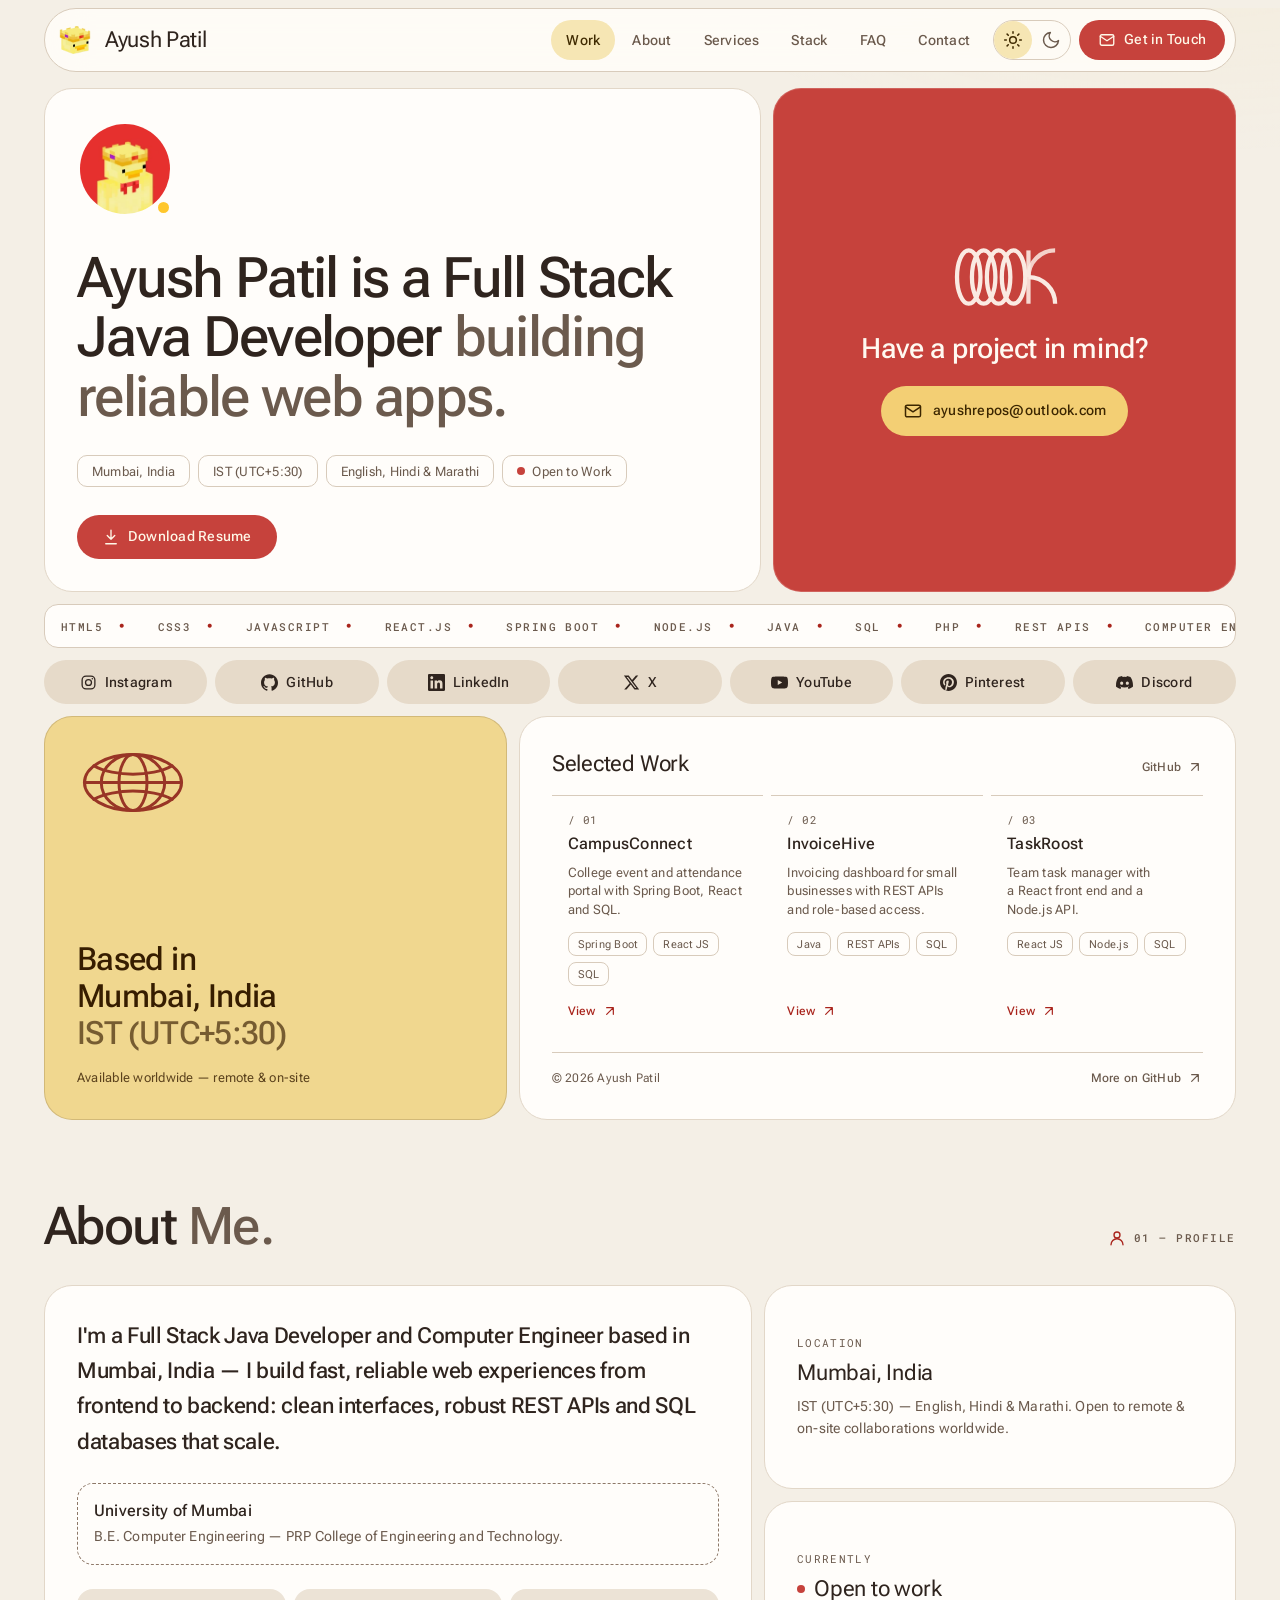
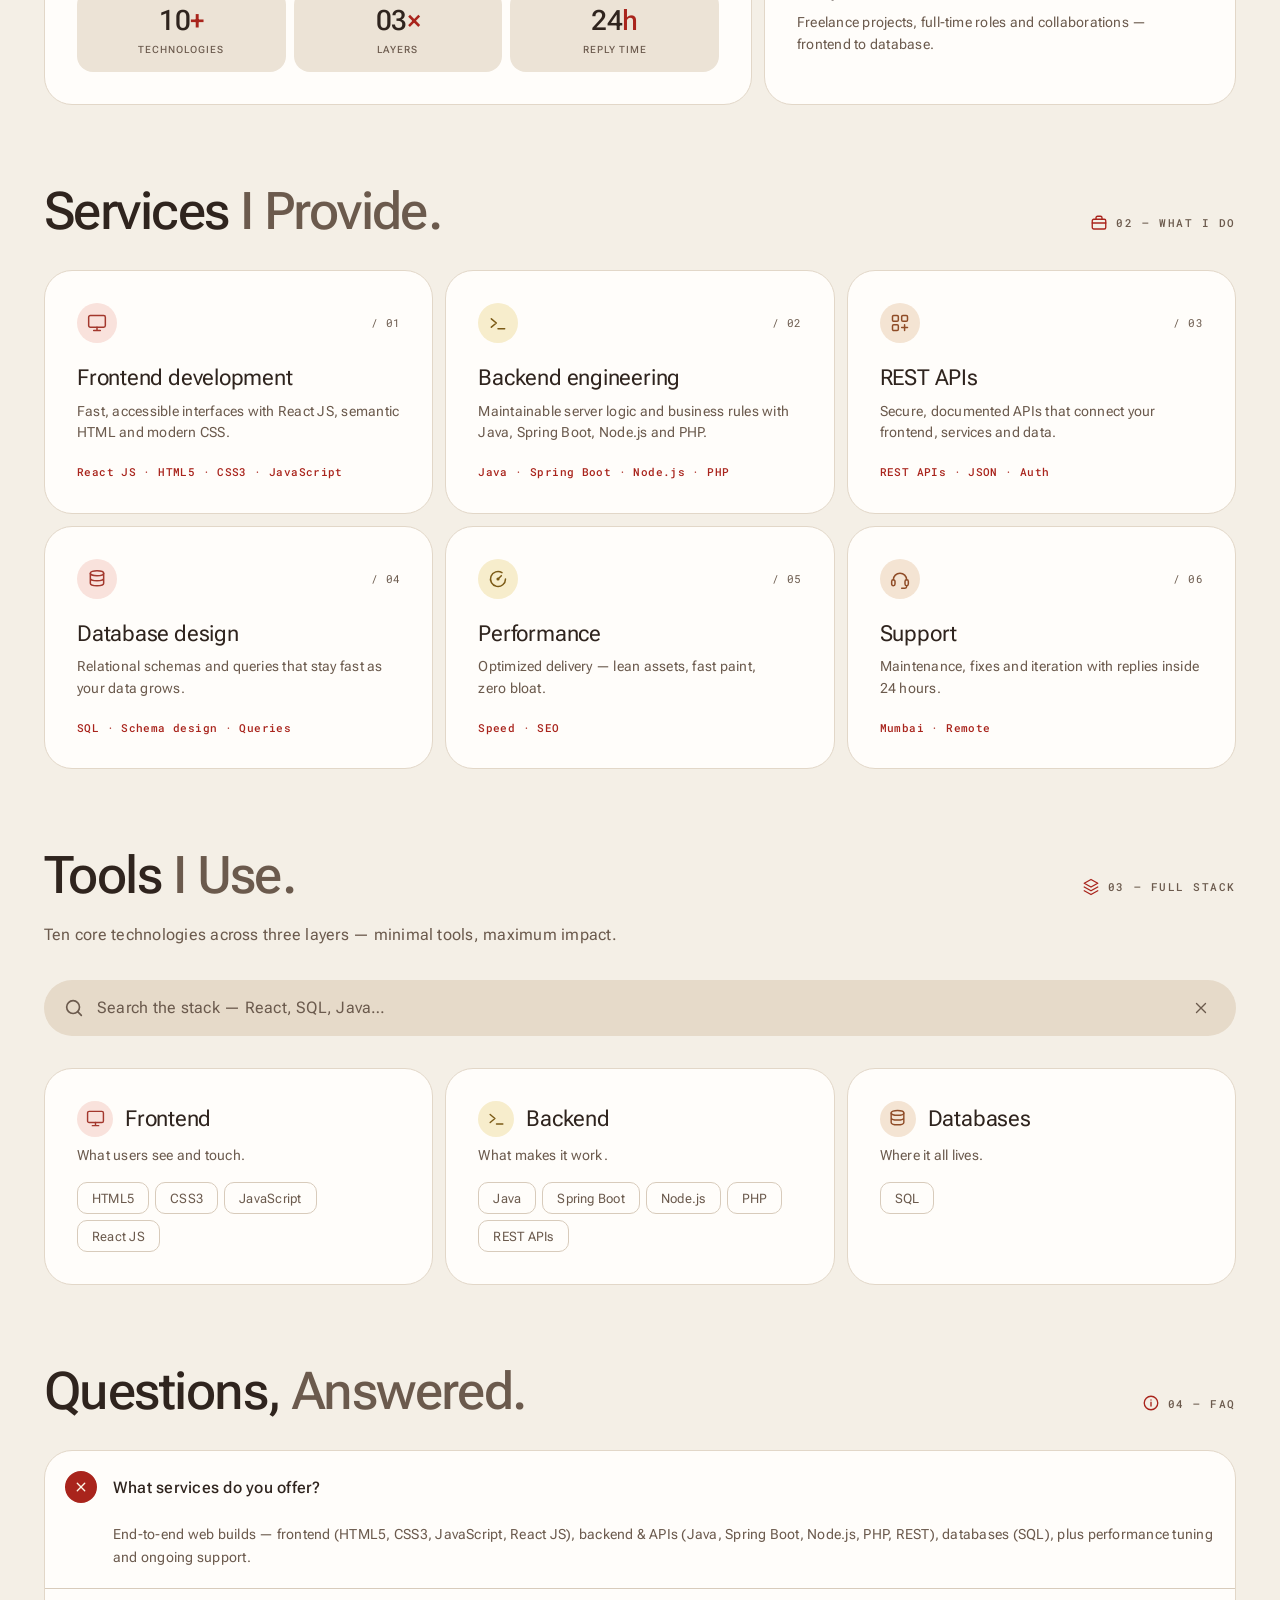
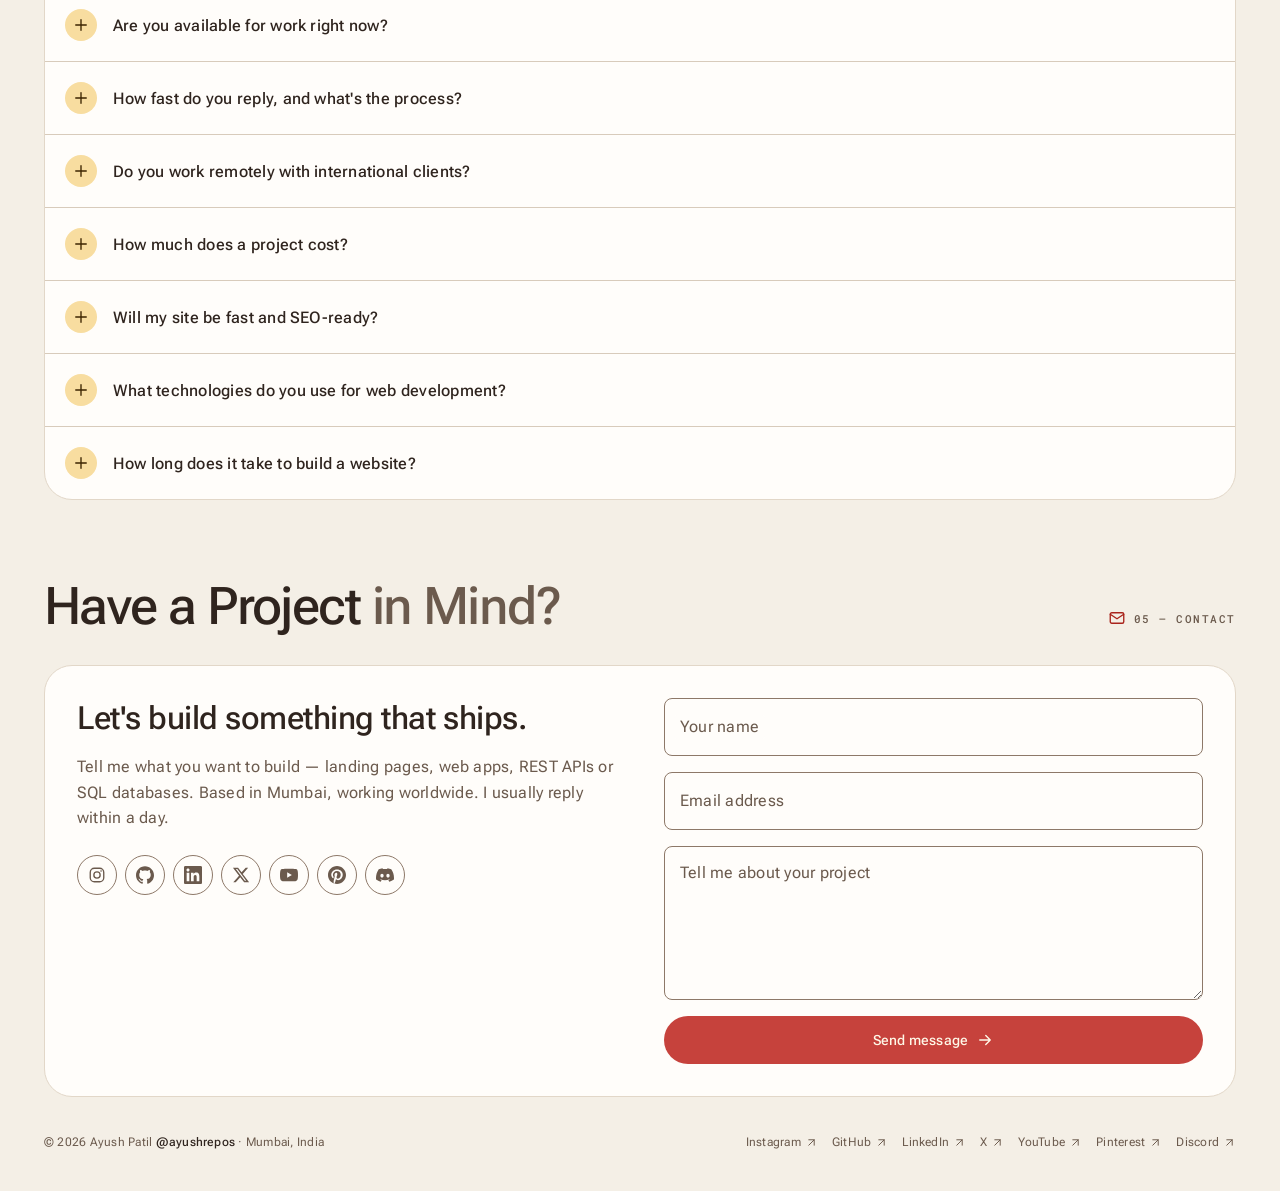
==== index.html @ 597feab2 "Initial commit: Ayush Patil portfolio Dependency-free portfolio with system-aware light/dark themes," ====
<!doctype html>
<html lang="en-IN">
  <head>
    <meta charset="UTF-8" />
    <script>
      (function () {
        try {
          var dark = window.matchMedia("(prefers-color-scheme: dark)").matches;
          document.documentElement.dataset.theme = dark ? "dark" : "light";
        } catch (error) {
          document.documentElement.dataset.theme = "light";
        }
        document.documentElement.classList.add("js");
      })();
    </script>
    <meta name="viewport" content="width=device-width, initial-scale=1.0, viewport-fit=cover" />
    <!-- SEO: Update the canonical URL below if the site is deployed to a different domain. -->
    <link rel="canonical" href="https://ayushrepos.pages.dev/" />
    <link rel="icon" type="image/png" sizes="64x64" href="assets/favicon.png" />
    <link rel="apple-touch-icon" href="assets/apple-touch-icon.png" />
    <link
      rel="preload"
      href="fonts/roboto-flex-latin.woff2"
      as="font"
      type="font/woff2"
      crossorigin
    />
    <link rel="preload" href="assets/logo.webp" as="image" type="image/webp" fetchpriority="high" />
    <meta name="color-scheme" content="light dark" />
    <meta name="theme-color" content="#f4efe6" media="(prefers-color-scheme: light)" />
    <meta name="theme-color" content="#1e1512" media="(prefers-color-scheme: dark)" />
    <meta
      name="description"
      content="Ayush Patil is a Full Stack Java Developer and Computer Engineer in Mumbai. He builds React JS, Spring Boot, REST API and SQL solutions. Open to work."
    />
    <meta
      name="keywords"
      content="Ayush Patil, ayushrepos, Full Stack Java Developer, Java developer Mumbai, React JS developer, Spring Boot developer, REST API developer, SQL developer, Node.js developer, PHP developer, computer engineer, freelance web developer India, portfolio"
    />
    <meta name="author" content="Ayush Patil" />
    <meta name="robots" content="index, follow, max-image-preview:large, max-snippet:-1, max-video-preview:-1" />
    <meta name="googlebot" content="index, follow, max-image-preview:large, max-snippet:-1" />
    <meta name="application-name" content="Ayush Patil Portfolio" />
    <meta name="apple-mobile-web-app-title" content="Ayush Patil" />
    <meta name="geo.region" content="IN-MH" />
    <meta name="geo.placename" content="Mumbai" />
    <meta name="geo.position" content="19.0760;72.8777" />
    <meta name="ICBM" content="19.0760, 72.8777" />
    <meta property="og:type" content="website" />
    <meta property="og:site_name" content="Ayush Patil — Portfolio" />
    <meta property="og:locale" content="en_IN" />
    <meta property="og:url" content="https://ayushrepos.pages.dev/" />
    <meta property="og:title" content="Ayush Patil — Full Stack Java Developer | Mumbai, India" />
    <meta
      property="og:description"
      content="Full Stack Java Developer and Computer Engineer from Mumbai. React JS, Spring Boot, REST APIs, SQL, Node.js and PHP. Open to freelance and full-time work."
    />
    <meta property="og:image" content="https://ayushrepos.pages.dev/assets/og.png" />
    <meta property="og:image:secure_url" content="https://ayushrepos.pages.dev/assets/og.png" />
    <meta property="og:image:type" content="image/png" />
    <meta property="og:image:width" content="1200" />
    <meta property="og:image:height" content="630" />
    <meta property="og:image:alt" content="Ayush Patil — Full Stack Java Developer" />
    <meta name="twitter:card" content="summary_large_image" />
    <meta name="twitter:site" content="@ayushrepos" />
    <meta name="twitter:creator" content="@ayushrepos" />
    <meta name="twitter:title" content="Ayush Patil — Full Stack Java Developer | Mumbai, India" />
    <meta
      name="twitter:description"
      content="Full Stack Java Developer and Computer Engineer from Mumbai. React JS, Spring Boot, REST APIs, SQL, Node.js and PHP."
    />
    <meta name="twitter:image" content="https://ayushrepos.pages.dev/assets/og.png" />
    <meta name="twitter:image:alt" content="Ayush Patil — Full Stack Java Developer" />
    <title>Ayush Patil — Full Stack Java Developer | Mumbai, India</title>
    <link rel="stylesheet" href="styles.css" />
    <script type="application/ld+json">
      {
        "@context": "https://schema.org",
        "@graph": [
          {
            "@type": "Person",
            "@id": "https://ayushrepos.pages.dev/#person",
            "name": "Ayush Patil",
            "alternateName": "ayushrepos",
            "givenName": "Ayush",
            "familyName": "Patil",
            "url": "https://ayushrepos.pages.dev/",
            "image": "https://ayushrepos.pages.dev/assets/og.png",
            "jobTitle": "Full Stack Java Developer",
            "description": "Full Stack Java Developer and Computer Engineer based in Mumbai, India, building React JS, Spring Boot, REST API and SQL solutions.",
            "email": "ayushrepos@outlook.com",
            "address": {
              "@type": "PostalAddress",
              "addressLocality": "Mumbai",
              "addressRegion": "Maharashtra",
              "addressCountry": "IN"
            },
            "alumniOf": [
              {
                "@type": "CollegeOrUniversity",
                "name": "University of Mumbai"
              },
              {
                "@type": "CollegeOrUniversity",
                "name": "PRP College of Engineering and Technology"
              }
            ],
            "knowsLanguage": ["English", "Hindi", "Marathi"],
            "knowsAbout": [
              "Java",
              "Spring Boot",
              "React JS",
              "REST APIs",
              "SQL",
              "Node.js",
              "PHP",
              "Web Development",
              "Computer Engineering"
            ],
            "hasOccupation": {
              "@type": "Occupation",
              "name": "Full Stack Java Developer",
              "occupationLocation": {
                "@type": "City",
                "name": "Mumbai"
              }
            },
            "sameAs": [
              "https://instagram.com/ayushrepos",
              "https://github.com/ayushrepos",
              "https://linkedin.com/in/ayushrepos",
              "https://x.com/ayushrepos",
              "https://youtube.com/@ayushrepos",
              "https://pinterest.com/ayushrepos"
            ]
          },
          {
            "@type": "WebSite",
            "@id": "https://ayushrepos.pages.dev/#website",
            "url": "https://ayushrepos.pages.dev/",
            "name": "Ayush Patil — Portfolio",
            "description": "Portfolio of Ayush Patil, a Full Stack Java Developer and Computer Engineer in Mumbai.",
            "inLanguage": "en-IN",
            "publisher": { "@id": "https://ayushrepos.pages.dev/#person" }
          },
          {
            "@type": "ProfilePage",
            "@id": "https://ayushrepos.pages.dev/#profile",
            "url": "https://ayushrepos.pages.dev/",
            "name": "Ayush Patil — Full Stack Java Developer",
            "isPartOf": { "@id": "https://ayushrepos.pages.dev/#website" },
            "about": { "@id": "https://ayushrepos.pages.dev/#person" },
            "mainEntity": { "@id": "https://ayushrepos.pages.dev/#person" },
            "inLanguage": "en-IN"
          },
          {
            "@type": "FAQPage",
            "@id": "https://ayushrepos.pages.dev/#faq",
            "mainEntity": [
              {
                "@type": "Question",
                "name": "What services do you offer?",
                "acceptedAnswer": {
                  "@type": "Answer",
                  "text": "End-to-end web builds — frontend (HTML5, CSS3, JavaScript, React JS), backend & APIs (Java, Spring Boot, Node.js, PHP, REST), databases (SQL), plus performance tuning and ongoing support."
                }
              },
              {
                "@type": "Question",
                "name": "Are you available for work right now?",
                "acceptedAnswer": {
                  "@type": "Answer",
                  "text": "Yes — open to freelance projects, full-time roles and collaborations. Based in Mumbai (IST UTC+5:30), working with clients worldwide, remote or on-site."
                }
              },
              {
                "@type": "Question",
                "name": "How fast do you reply, and what's the process?",
                "acceptedAnswer": {
                  "@type": "Answer",
                  "text": "I reply within 24 hours. Share your idea via the contact form — we scope it, agree on a timeline, then I design, build, test and ship with updates at every step."
                }
              },
              {
                "@type": "Question",
                "name": "Do you work remotely with international clients?",
                "acceptedAnswer": {
                  "@type": "Answer",
                  "text": "Absolutely. I work in English, Hindi & Marathi, overlap with EU / US / APAC hours when needed, and keep communication async-friendly with clear milestones."
                }
              },
              {
                "@type": "Question",
                "name": "How much does a project cost?",
                "acceptedAnswer": {
                  "@type": "Answer",
                  "text": "It depends on scope — a landing page vs. a full-stack app with auth and database are very different. Mail your requirements and I'll send a fixed quote with a timeline, no hidden costs."
                }
              },
              {
                "@type": "Question",
                "name": "Will my site be fast and SEO-ready?",
                "acceptedAnswer": {
                  "@type": "Answer",
                  "text": "Yes — speed and SEO are built in: semantic HTML, tiny bundles, fast paint, meta and Open Graph tags."
                }
              },
              {
                "@type": "Question",
                "name": "What technologies do you use for web development?",
                "acceptedAnswer": {
                  "@type": "Answer",
                  "text": "HTML5, CSS3 and JavaScript with React JS on the frontend, Java, Spring Boot, Node.js or PHP REST APIs on the backend, and SQL for data."
                }
              },
              {
                "@type": "Question",
                "name": "How long does it take to build a website?",
                "acceptedAnswer": {
                  "@type": "Answer",
                  "text": "A landing page typically ships in under two weeks, while full-stack web apps with databases take longer depending on features. You get a fixed timeline before we start, with updates at every step."
                }
              }
            ]
          }
        ]
      }
    </script>
  </head>
  <body>
    <a class="skip-link" href="#main">Skip to content</a>

    <div class="site-shell" id="top">
      <header class="site-header" id="site-header">
        <div class="wrap">
          <div class="header-bar">
            <a class="brand" href="#top" aria-label="Ayush Patil — back to top">
              <span class="brand-mark" aria-hidden="true">
                <picture>
                  <source srcset="assets/mark.webp" type="image/webp" />
                  <img src="assets/mark.png" alt="" width="96" height="96" decoding="async" />
                </picture>
              </span>
              <span class="brand-name">Ayush Patil</span>
            </a>

            <nav class="primary-nav" aria-label="Primary">
              <a href="#work" data-nav="work">Work</a>
              <a href="#about" data-nav="about">About</a>
              <a href="#services" data-nav="services">Services</a>
              <a href="#stack" data-nav="stack">Stack</a>
              <a href="#faq" data-nav="faq">FAQ</a>
              <a href="#contact" data-nav="contact">Contact</a>
            </nav>

            <div class="theme-switch" role="group" aria-label="Theme">
              <button type="button" data-theme="light" aria-label="Light mode" aria-pressed="true">
                <svg class="icon" aria-hidden="true"><use href="#i-sun" /></svg>
              </button>
              <button type="button" data-theme="dark" aria-label="Dark mode" aria-pressed="false">
                <svg class="icon" aria-hidden="true"><use href="#i-moon" /></svg>
              </button>
            </div>

            <a class="btn btn-brand header-cta" href="mailto:ayushrepos@outlook.com">
              <svg class="icon" aria-hidden="true"><use href="#i-mail" /></svg>
              <span>Get in Touch</span>
            </a>

            <button
              class="menu-toggle"
              id="menu-toggle"
              type="button"
              aria-label="Open menu"
              aria-expanded="false"
              aria-controls="mobile-menu"
            >
              <svg class="icon menu-icon" aria-hidden="true"><use href="#i-menu" /></svg>
              <svg class="icon close-icon" aria-hidden="true"><use href="#i-close" /></svg>
            </button>
          </div>
        </div>
      </header>

      <main id="main">
        <section class="hero wrap" aria-labelledby="hero-title">
          <div class="hero-grid">
            <div class="panel hero-main reveal">
              <span class="tooltip-wrap">
                <span class="avatar-wrap">
                  <picture>
                    <source srcset="assets/logo.webp" type="image/webp" />
                    <img
                      class="avatar"
                      src="assets/logo.png"
                      alt="Ayush Patil's crowned chicken logo"
                      width="192"
                      height="192"
                      fetchpriority="high"
                      decoding="async"
                    />
                  </picture>
                  <span class="status-dot" aria-hidden="true"></span>
                </span>
                <span class="tooltip" role="tooltip">Open to work</span>
              </span>

              <h1 id="hero-title">
                Ayush Patil is a Full Stack Java Developer
                <span class="muted">building reliable web apps.</span>
              </h1>

              <ul class="tag-list" aria-label="Quick facts">
                <li>Mumbai, India</li>
                <li>IST (UTC+5:30)</li>
                <li>English, Hindi &amp; Marathi</li>
                <li class="tag-available"><span class="tag-dot" aria-hidden="true"></span>Open to Work</li>
              </ul>

              <div class="hero-actions">
                <a class="btn btn-brand hero-resume" href="assets/Ayush-Patil-Resume.pdf" download>
                  <svg class="icon" aria-hidden="true"><use href="#i-download" /></svg>
                  Download Resume
                </a>
              </div>
            </div>

            <div class="panel hero-cta reveal" style="--delay: 80ms">
              <svg class="loop-mark" viewBox="0 0 120 62" fill="none" stroke="currentColor" stroke-width="4" aria-hidden="true">
                <ellipse cx="26" cy="31" rx="11" ry="25" />
                <ellipse cx="40" cy="31" rx="11" ry="25" />
                <ellipse cx="54" cy="31" rx="11" ry="25" />
                <ellipse cx="68" cy="31" rx="11" ry="25" />
                <path d="M82 31a25 25 0 0 1 25 25" />
                <path d="M82 31a25 25 0 0 1 25-25" opacity=".85" />
                <path d="M82 6v50" opacity=".9" />
              </svg>
              <h2>Have a project in mind?</h2>
              <a class="hero-mail" href="mailto:ayushrepos@outlook.com">
                <svg class="icon" aria-hidden="true"><use href="#i-mail" /></svg>
                <span>ayushrepos@outlook.com</span>
              </a>
            </div>
          </div>

          <div class="marquee reveal" style="--delay: 140ms" aria-hidden="true">
            <div class="marquee-track">
              <div class="marquee-group">
                <span class="marquee-item"><span>HTML5</span><span class="marquee-dot">•</span></span>
                <span class="marquee-item"><span>CSS3</span><span class="marquee-dot">•</span></span>
                <span class="marquee-item"><span>JAVASCRIPT</span><span class="marquee-dot">•</span></span>
                <span class="marquee-item"><span>REACT.JS</span><span class="marquee-dot">•</span></span>
                <span class="marquee-item"><span>SPRING BOOT</span><span class="marquee-dot">•</span></span>
                <span class="marquee-item"><span>NODE.JS</span><span class="marquee-dot">•</span></span>
                <span class="marquee-item"><span>JAVA</span><span class="marquee-dot">•</span></span>
                <span class="marquee-item"><span>SQL</span><span class="marquee-dot">•</span></span>
                <span class="marquee-item"><span>PHP</span><span class="marquee-dot">•</span></span>
                <span class="marquee-item"><span>REST APIS</span><span class="marquee-dot">•</span></span>
                <span class="marquee-item"><span>COMPUTER ENGINEER</span><span class="marquee-dot">•</span></span>
                <span class="marquee-item"><span>MUMBAI, INDIA</span><span class="marquee-dot">•</span></span>
              </div>
              <div class="marquee-group">
                <span class="marquee-item"><span>HTML5</span><span class="marquee-dot">•</span></span>
                <span class="marquee-item"><span>CSS3</span><span class="marquee-dot">•</span></span>
                <span class="marquee-item"><span>JAVASCRIPT</span><span class="marquee-dot">•</span></span>
                <span class="marquee-item"><span>REACT.JS</span><span class="marquee-dot">•</span></span>
                <span class="marquee-item"><span>SPRING BOOT</span><span class="marquee-dot">•</span></span>
                <span class="marquee-item"><span>NODE.JS</span><span class="marquee-dot">•</span></span>
                <span class="marquee-item"><span>JAVA</span><span class="marquee-dot">•</span></span>
                <span class="marquee-item"><span>SQL</span><span class="marquee-dot">•</span></span>
                <span class="marquee-item"><span>PHP</span><span class="marquee-dot">•</span></span>
                <span class="marquee-item"><span>REST APIS</span><span class="marquee-dot">•</span></span>
                <span class="marquee-item"><span>COMPUTER ENGINEER</span><span class="marquee-dot">•</span></span>
                <span class="marquee-item"><span>MUMBAI, INDIA</span><span class="marquee-dot">•</span></span>
              </div>
            </div>
          </div>

          <ul class="social-grid reveal" style="--delay: 180ms" aria-label="Social links">
            <li>
              <a href="https://instagram.com/ayushrepos" target="_blank" rel="noopener noreferrer">
                <svg class="icon" aria-hidden="true"><use href="#i-instagram" /></svg>Instagram
              </a>
            </li>
            <li>
              <a href="https://github.com/ayushrepos" target="_blank" rel="noopener noreferrer">
                <svg class="icon icon-solid" aria-hidden="true"><use href="#i-github" /></svg>GitHub
              </a>
            </li>
            <li>
              <a href="https://linkedin.com/in/ayushrepos" target="_blank" rel="noopener noreferrer">
                <svg class="icon icon-solid" aria-hidden="true"><use href="#i-linkedin" /></svg>LinkedIn
              </a>
            </li>
            <li>
              <a href="https://x.com/ayushrepos" target="_blank" rel="noopener noreferrer">
                <svg class="icon icon-solid" aria-hidden="true"><use href="#i-x" /></svg>X
              </a>
            </li>
            <li>
              <a href="https://youtube.com/@ayushrepos" target="_blank" rel="noopener noreferrer">
                <svg class="icon icon-solid" aria-hidden="true"><use href="#i-youtube" /></svg>YouTube
              </a>
            </li>
            <li>
              <a href="https://pinterest.com/ayushrepos" target="_blank" rel="noopener noreferrer">
                <svg class="icon icon-solid" aria-hidden="true"><use href="#i-pinterest" /></svg>Pinterest
              </a>
            </li>
            <li>
              <button class="social-copy" type="button" data-copy="ayushrepos" aria-label="Copy Discord username ayushrepos" title="Copy Discord username ayushrepos">
                <svg class="icon icon-solid" aria-hidden="true"><use href="#i-discord" /></svg>Discord
              </button>
            </li>
          </ul>

          <div class="work-grid" id="work">
            <div class="panel location-card reveal">
              <svg class="globe-mark" viewBox="0 0 120 72" fill="none" stroke="currentColor" stroke-width="3.2" aria-hidden="true">
                <ellipse cx="60" cy="36" rx="52" ry="30" />
                <ellipse cx="60" cy="36" rx="34" ry="30" />
                <ellipse cx="60" cy="36" rx="15" ry="30" />
                <line x1="8" y1="36" x2="112" y2="36" />
                <path d="M18 18c10 6 28 9 42 9s32-3 42-9" />
                <path d="M18 54c10-6 28-9 42-9s32 3 42 9" />
              </svg>
              <div class="location-copy">
                <p>
                  Based in<br />
                  Mumbai, India<br />
                  <span>IST (UTC+5:30)</span>
                </p>
                <p class="location-note">Available worldwide — remote &amp; on-site</p>
              </div>
            </div>

            <div class="panel work-card reveal" style="--delay: 80ms">
              <div class="work-head">
                <h2>Selected Work</h2>
                <a href="https://github.com/ayushrepos" target="_blank" rel="noopener noreferrer">
                  GitHub
                  <svg class="icon" aria-hidden="true"><use href="#i-arrow-out" /></svg>
                </a>
              </div>

              <ul class="project-list">
                <li>
                  <button
                    class="project-card"
                    type="button"
                    data-project="campusconnect"
                    aria-haspopup="dialog"
                  >
                    <span class="project-number">/ 01</span>
                    <b>CampusConnect</b>
                    <p>College event and attendance portal with Spring Boot, React and SQL.</p>
                    <span class="tag-row"><span class="tag tag-sm">Spring Boot</span><span class="tag tag-sm">React JS</span><span class="tag tag-sm">SQL</span></span>
                    <span class="project-view">View <svg class="icon" aria-hidden="true"><use href="#i-arrow-out" /></svg></span>
                  </button>
                </li>
                <li>
                  <button
                    class="project-card"
                    type="button"
                    data-project="invoicehive"
                    aria-haspopup="dialog"
                  >
                    <span class="project-number">/ 02</span>
                    <b>InvoiceHive</b>
                    <p>Invoicing dashboard for small businesses with REST APIs and role-based access.</p>
                    <span class="tag-row"><span class="tag tag-sm">Java</span><span class="tag tag-sm">REST APIs</span><span class="tag tag-sm">SQL</span></span>
                    <span class="project-view">View <svg class="icon" aria-hidden="true"><use href="#i-arrow-out" /></svg></span>
                  </button>
                </li>
                <li>
                  <button
                    class="project-card"
                    type="button"
                    data-project="taskroost"
                    aria-haspopup="dialog"
                  >
                    <span class="project-number">/ 03</span>
                    <b>TaskRoost</b>
                    <p>Team task manager with a React front end and a Node.js API.</p>
                    <span class="tag-row"><span class="tag tag-sm">React JS</span><span class="tag tag-sm">Node.js</span><span class="tag tag-sm">SQL</span></span>
                    <span class="project-view">View <svg class="icon" aria-hidden="true"><use href="#i-arrow-out" /></svg></span>
                  </button>
                </li>
              </ul>

              <div class="work-foot">
                <span>© <span class="year">2026</span> Ayush Patil</span>
                <a href="https://github.com/ayushrepos" target="_blank" rel="noopener noreferrer">
                  More on GitHub
                  <svg class="icon" aria-hidden="true"><use href="#i-arrow-out" /></svg>
                </a>
              </div>
            </div>
          </div>
        </section>

        <section class="section" id="about" aria-labelledby="about-title">
          <div class="wrap">
            <div class="section-head reveal">
              <div class="section-title-row">
                <h2 id="about-title">About <span class="muted">Me.</span></h2>
                <p class="eyebrow">
                  <svg class="icon" aria-hidden="true"><use href="#i-user" /></svg>
                  01 — Profile
                </p>
              </div>
            </div>

            <div class="about-grid">
              <div class="panel about-main reveal">
                <p class="about-statement">
                  I'm a Full Stack Java Developer and Computer Engineer based in Mumbai, India — I build fast,
                  reliable web experiences from frontend to backend: clean interfaces,
                  robust REST APIs and SQL databases that scale.
                </p>
                <div class="degree-box">
                  <b>University of Mumbai</b>
                  <span>B.E. Computer Engineering — PRP College of Engineering and Technology.</span>
                </div>
                <div class="stats-grid">
                  <div class="stat">
                    <b>10<em>+</em></b>
                    <span>Technologies</span>
                  </div>
                  <div class="stat">
                    <b>03<em>×</em></b>
                    <span>Layers</span>
                  </div>
                  <div class="stat">
                    <b>24<em>h</em></b>
                    <span>Reply Time</span>
                  </div>
                </div>
              </div>

              <div class="about-side">
                <div class="panel about-card reveal" style="--delay: 60ms">
                  <small>Location</small>
                  <b>Mumbai, India</b>
                  <p>IST (UTC+5:30) — English, Hindi &amp; Marathi. Open to remote &amp; on-site collaborations worldwide.</p>
                </div>
                <div class="panel about-card reveal" style="--delay: 120ms">
                  <small>Currently</small>
                  <b class="available-text"><span class="tag-dot" aria-hidden="true"></span>Open to work</b>
                  <p>Freelance projects, full-time roles and collaborations — frontend to database.</p>
                </div>
              </div>
            </div>
          </div>
        </section>

        <section class="section" id="services" aria-labelledby="services-title">
          <div class="wrap">
            <div class="section-head reveal">
              <div class="section-title-row">
                <h2 id="services-title">Services <span class="muted">I Provide.</span></h2>
                <p class="eyebrow">
                  <svg class="icon" aria-hidden="true"><use href="#i-briefcase" /></svg>
                  02 — What I Do
                </p>
              </div>
            </div>

            <div class="services-grid">
              <article class="panel service-card reveal">
                <div class="service-top">
                  <span class="icon-bubble tone-red"><svg class="icon" aria-hidden="true"><use href="#i-monitor" /></svg></span>
                  <span class="project-number">/ 01</span>
                </div>
                <h3>Frontend development</h3>
                <p>Fast, accessible interfaces with React JS, semantic HTML and modern CSS.</p>
                <p class="service-tags">React JS · HTML5 · CSS3 · JavaScript</p>
              </article>

              <article class="panel service-card reveal" style="--delay: 40ms">
                <div class="service-top">
                  <span class="icon-bubble tone-yellow"><svg class="icon" aria-hidden="true"><use href="#i-terminal" /></svg></span>
                  <span class="project-number">/ 02</span>
                </div>
                <h3>Backend engineering</h3>
                <p>Maintainable server logic and business rules with Java, Spring Boot, Node.js and PHP.</p>
                <p class="service-tags">Java · Spring Boot · Node.js · PHP</p>
              </article>

              <article class="panel service-card reveal" style="--delay: 80ms">
                <div class="service-top">
                  <span class="icon-bubble tone-amber"><svg class="icon" aria-hidden="true"><use href="#i-component" /></svg></span>
                  <span class="project-number">/ 03</span>
                </div>
                <h3>REST APIs</h3>
                <p>Secure, documented APIs that connect your frontend, services and data.</p>
                <p class="service-tags">REST APIs · JSON · Auth</p>
              </article>

              <article class="panel service-card reveal">
                <div class="service-top">
                  <span class="icon-bubble tone-red"><svg class="icon" aria-hidden="true"><use href="#i-database" /></svg></span>
                  <span class="project-number">/ 04</span>
                </div>
                <h3>Database design</h3>
                <p>Relational schemas and queries that stay fast as your data grows.</p>
                <p class="service-tags">SQL · Schema design · Queries</p>
              </article>

              <article class="panel service-card reveal" style="--delay: 40ms">
                <div class="service-top">
                  <span class="icon-bubble tone-yellow"><svg class="icon" aria-hidden="true"><use href="#i-gauge" /></svg></span>
                  <span class="project-number">/ 05</span>
                </div>
                <h3>Performance</h3>
                <p>Optimized delivery — lean assets, fast paint, zero bloat.</p>
                <p class="service-tags">Speed · SEO</p>
              </article>

              <article class="panel service-card reveal" style="--delay: 80ms">
                <div class="service-top">
                  <span class="icon-bubble tone-amber"><svg class="icon" aria-hidden="true"><use href="#i-headset" /></svg></span>
                  <span class="project-number">/ 06</span>
                </div>
                <h3>Support</h3>
                <p>Maintenance, fixes and iteration with replies inside 24 hours.</p>
                <p class="service-tags">Mumbai · Remote</p>
              </article>
            </div>
          </div>
        </section>

        <section class="section" id="stack" aria-labelledby="stack-title">
          <div class="wrap">
            <div class="section-head reveal">
              <div class="section-title-row">
                <h2 id="stack-title">Tools <span class="muted">I Use.</span></h2>
                <p class="eyebrow">
                  <svg class="icon" aria-hidden="true"><use href="#i-layers" /></svg>
                  03 — Full Stack
                </p>
              </div>
              <p class="section-description">Ten core technologies across three layers — minimal tools, maximum impact.</p>
            </div>

            <div class="stack-search reveal">
              <svg class="icon" aria-hidden="true"><use href="#i-search" /></svg>
              <label class="visually-hidden" for="stack-search">Search technologies</label>
              <input
                id="stack-search"
                type="text"
                placeholder="Search the stack — React, SQL, Java…"
                autocomplete="off"
              />
              <button class="search-clear" id="search-clear" type="button" aria-label="Clear search" hidden>
                <svg class="icon" aria-hidden="true"><use href="#i-close" /></svg>
              </button>
            </div>

            <div class="stack-grid" id="stack-grid">
              <div class="panel stack-card reveal">
                <div class="stack-head">
                  <span class="icon-bubble tone-red"><svg class="icon" aria-hidden="true"><use href="#i-monitor" /></svg></span>
                  <h3>Frontend</h3>
                </div>
                <p>What users see and touch.</p>
                <ul class="tag-row stack-tags">
                  <li class="tag">HTML5</li>
                  <li class="tag">CSS3</li>
                  <li class="tag">JavaScript</li>
                  <li class="tag">React JS</li>
                </ul>
              </div>

              <div class="panel stack-card reveal" style="--delay: 50ms">
                <div class="stack-head">
                  <span class="icon-bubble tone-yellow"><svg class="icon" aria-hidden="true"><use href="#i-terminal" /></svg></span>
                  <h3>Backend</h3>
                </div>
                <p>What makes it work.</p>
                <ul class="tag-row stack-tags">
                  <li class="tag">Java</li>
                  <li class="tag">Spring Boot</li>
                  <li class="tag">Node.js</li>
                  <li class="tag">PHP</li>
                  <li class="tag">REST APIs</li>
                </ul>
              </div>

              <div class="panel stack-card reveal" style="--delay: 100ms">
                <div class="stack-head">
                  <span class="icon-bubble tone-amber"><svg class="icon" aria-hidden="true"><use href="#i-database" /></svg></span>
                  <h3>Databases</h3>
                </div>
                <p>Where it all lives.</p>
                <ul class="tag-row stack-tags">
                  <li class="tag">SQL</li>
                </ul>
              </div>
            </div>

            <p class="stack-empty" id="stack-empty" hidden>
              No technologies match “<span></span>”. Try “React”, “SQL”, or “Java”.
            </p>
          </div>
        </section>

        <section class="section" id="faq" aria-labelledby="faq-title">
          <div class="wrap">
            <div class="section-head reveal">
              <div class="section-title-row">
                <h2 id="faq-title">Questions, <span class="muted">Answered.</span></h2>
                <p class="eyebrow">
                  <svg class="icon" aria-hidden="true"><use href="#i-info" /></svg>
                  04 — FAQ
                </p>
              </div>
            </div>

            <div class="panel faq-list reveal">
              <div class="faq-item is-open">
                <h3>
                  <button type="button" class="faq-trigger" aria-expanded="true" aria-controls="faq-panel-0">
                    <span class="faq-plus"><svg class="icon" aria-hidden="true"><use href="#i-plus" /></svg></span>
                    <span>What services do you offer?</span>
                  </button>
                </h3>
                <div class="faq-panel" id="faq-panel-0">
                  <div class="faq-panel-inner">
                    <p>End-to-end web builds — frontend (HTML5, CSS3, JavaScript, React JS), backend &amp; APIs (Java, Spring Boot, Node.js, PHP, REST), databases (SQL), plus performance tuning and ongoing support.</p>
                  </div>
                </div>
              </div>

              <div class="faq-item">
                <h3>
                  <button type="button" class="faq-trigger" aria-expanded="false" aria-controls="faq-panel-1">
                    <span class="faq-plus"><svg class="icon" aria-hidden="true"><use href="#i-plus" /></svg></span>
                    <span>Are you available for work right now?</span>
                  </button>
                </h3>
                <div class="faq-panel" id="faq-panel-1">
                  <div class="faq-panel-inner">
                    <p>Yes — open to freelance projects, full-time roles and collaborations. Based in Mumbai (IST UTC+5:30), working with clients worldwide, remote or on-site.</p>
                  </div>
                </div>
              </div>

              <div class="faq-item">
                <h3>
                  <button type="button" class="faq-trigger" aria-expanded="false" aria-controls="faq-panel-2">
                    <span class="faq-plus"><svg class="icon" aria-hidden="true"><use href="#i-plus" /></svg></span>
                    <span>How fast do you reply, and what's the process?</span>
                  </button>
                </h3>
                <div class="faq-panel" id="faq-panel-2">
                  <div class="faq-panel-inner">
                    <p>I reply within 24 hours. Share your idea via the contact form — we scope it, agree on a timeline, then I design, build, test and ship with updates at every step.</p>
                  </div>
                </div>
              </div>

              <div class="faq-item">
                <h3>
                  <button type="button" class="faq-trigger" aria-expanded="false" aria-controls="faq-panel-3">
                    <span class="faq-plus"><svg class="icon" aria-hidden="true"><use href="#i-plus" /></svg></span>
                    <span>Do you work remotely with international clients?</span>
                  </button>
                </h3>
                <div class="faq-panel" id="faq-panel-3">
                  <div class="faq-panel-inner">
                    <p>Absolutely. I work in English, Hindi &amp; Marathi, overlap with EU / US / APAC hours when needed, and keep communication async-friendly with clear milestones.</p>
                  </div>
                </div>
              </div>

              <div class="faq-item">
                <h3>
                  <button type="button" class="faq-trigger" aria-expanded="false" aria-controls="faq-panel-4">
                    <span class="faq-plus"><svg class="icon" aria-hidden="true"><use href="#i-plus" /></svg></span>
                    <span>How much does a project cost?</span>
                  </button>
                </h3>
                <div class="faq-panel" id="faq-panel-4">
                  <div class="faq-panel-inner">
                    <p>It depends on scope — a landing page vs. a full-stack app with auth and database are very different. Mail your requirements and I'll send a fixed quote with a timeline, no hidden costs.</p>
                  </div>
                </div>
              </div>

              <div class="faq-item">
                <h3>
                  <button type="button" class="faq-trigger" aria-expanded="false" aria-controls="faq-panel-5">
                    <span class="faq-plus"><svg class="icon" aria-hidden="true"><use href="#i-plus" /></svg></span>
                    <span>Will my site be fast and SEO-ready?</span>
                  </button>
                </h3>
                <div class="faq-panel" id="faq-panel-5">
                  <div class="faq-panel-inner">
                    <p>Yes — speed and SEO are built in: semantic HTML, tiny bundles, fast paint, meta and Open Graph tags.</p>
                  </div>
                </div>
              </div>

              <div class="faq-item">
                <h3>
                  <button type="button" class="faq-trigger" aria-expanded="false" aria-controls="faq-panel-6">
                    <span class="faq-plus"><svg class="icon" aria-hidden="true"><use href="#i-plus" /></svg></span>
                    <span>What technologies do you use for web development?</span>
                  </button>
                </h3>
                <div class="faq-panel" id="faq-panel-6">
                  <div class="faq-panel-inner">
                    <p>HTML5, CSS3 and JavaScript with React JS on the frontend, Java, Spring Boot, Node.js or PHP REST APIs on the backend, and SQL for data.</p>
                  </div>
                </div>
              </div>

              <div class="faq-item">
                <h3>
                  <button type="button" class="faq-trigger" aria-expanded="false" aria-controls="faq-panel-7">
                    <span class="faq-plus"><svg class="icon" aria-hidden="true"><use href="#i-plus" /></svg></span>
                    <span>How long does it take to build a website?</span>
                  </button>
                </h3>
                <div class="faq-panel" id="faq-panel-7">
                  <div class="faq-panel-inner">
                    <p>A landing page typically ships in under two weeks, while full-stack web apps with databases take longer depending on features. You get a fixed timeline before we start, with updates at every step.</p>
                  </div>
                </div>
              </div>
            </div>
          </div>
        </section>

        <section class="section section-contact" id="contact" aria-labelledby="contact-title">
          <div class="wrap">
            <div class="section-head reveal">
              <div class="section-title-row">
                <h2 id="contact-title">Have a Project <span class="muted">in Mind?</span></h2>
                <p class="eyebrow">
                  <svg class="icon" aria-hidden="true"><use href="#i-mail" /></svg>
                  05 — Contact
                </p>
              </div>
            </div>

            <div class="panel contact-card reveal">
              <div class="contact-copy">
                <h3>Let's build something that ships.</h3>
                <p>
                  Tell me what you want to build — landing pages, web apps, REST APIs or
                  SQL databases. Based in Mumbai, working worldwide. I usually reply within
                  a day.
                </p>
                <ul class="social-rings" aria-label="Social links">
                  <li>
                    <span class="tooltip-wrap">
                      <a href="https://instagram.com/ayushrepos" target="_blank" rel="noopener noreferrer" aria-label="Instagram">
                        <svg class="icon" aria-hidden="true"><use href="#i-instagram" /></svg>
                      </a>
                      <span class="tooltip tooltip-top" role="tooltip">Instagram</span>
                    </span>
                  </li>
                  <li>
                    <span class="tooltip-wrap">
                      <a href="https://github.com/ayushrepos" target="_blank" rel="noopener noreferrer" aria-label="GitHub">
                        <svg class="icon icon-solid" aria-hidden="true"><use href="#i-github" /></svg>
                      </a>
                      <span class="tooltip tooltip-top" role="tooltip">GitHub</span>
                    </span>
                  </li>
                  <li>
                    <span class="tooltip-wrap">
                      <a href="https://linkedin.com/in/ayushrepos" target="_blank" rel="noopener noreferrer" aria-label="LinkedIn">
                        <svg class="icon icon-solid" aria-hidden="true"><use href="#i-linkedin" /></svg>
                      </a>
                      <span class="tooltip tooltip-top" role="tooltip">LinkedIn</span>
                    </span>
                  </li>
                  <li>
                    <span class="tooltip-wrap">
                      <a href="https://x.com/ayushrepos" target="_blank" rel="noopener noreferrer" aria-label="X">
                        <svg class="icon icon-solid" aria-hidden="true"><use href="#i-x" /></svg>
                      </a>
                      <span class="tooltip tooltip-top" role="tooltip">X</span>
                    </span>
                  </li>
                  <li>
                    <span class="tooltip-wrap">
                      <a href="https://youtube.com/@ayushrepos" target="_blank" rel="noopener noreferrer" aria-label="YouTube">
                        <svg class="icon icon-solid" aria-hidden="true"><use href="#i-youtube" /></svg>
                      </a>
                      <span class="tooltip tooltip-top" role="tooltip">YouTube</span>
                    </span>
                  </li>
                  <li>
                    <span class="tooltip-wrap">
                      <a href="https://pinterest.com/ayushrepos" target="_blank" rel="noopener noreferrer" aria-label="Pinterest">
                        <svg class="icon icon-solid" aria-hidden="true"><use href="#i-pinterest" /></svg>
                      </a>
                      <span class="tooltip tooltip-top" role="tooltip">Pinterest</span>
                    </span>
                  </li>
                  <li>
                    <span class="tooltip-wrap">
                      <button type="button" data-copy="ayushrepos" aria-label="Copy Discord username ayushrepos">
                        <svg class="icon icon-solid" aria-hidden="true"><use href="#i-discord" /></svg>
                      </button>
                      <span class="tooltip tooltip-top" role="tooltip">Discord — copy ayushrepos</span>
                    </span>
                  </li>
                </ul>
              </div>

              <form class="contact-form" id="contact-form">
                <div class="field">
                  <input id="contact-name" name="name" type="text" placeholder=" " required autocomplete="name" />
                  <label for="contact-name">Your name</label>
                </div>
                <div class="field">
                  <input id="contact-email" name="email" type="email" placeholder=" " required autocomplete="email" />
                  <label for="contact-email">Email address</label>
                </div>
                <div class="field">
                  <textarea id="contact-message" name="message" rows="5" placeholder=" " required></textarea>
                  <label for="contact-message">Tell me about your project</label>
                </div>
                <button class="btn btn-brand contact-submit" type="submit">
                  Send message
                  <svg class="icon" aria-hidden="true"><use href="#i-arrow-right" /></svg>
                </button>
              </form>
            </div>
          </div>
        </section>
      </main>

      <footer class="site-footer">
        <div class="wrap footer-inner">
          <p>
            © <span class="year">2026</span> Ayush Patil <b>@ayushrepos</b> · Mumbai, India
          </p>
          <nav class="footer-links" aria-label="Footer">
            <a href="https://instagram.com/ayushrepos" target="_blank" rel="noopener noreferrer">Instagram <svg class="icon" aria-hidden="true"><use href="#i-arrow-out" /></svg></a>
            <a href="https://github.com/ayushrepos" target="_blank" rel="noopener noreferrer">GitHub <svg class="icon" aria-hidden="true"><use href="#i-arrow-out" /></svg></a>
            <a href="https://linkedin.com/in/ayushrepos" target="_blank" rel="noopener noreferrer">LinkedIn <svg class="icon" aria-hidden="true"><use href="#i-arrow-out" /></svg></a>
            <a href="https://x.com/ayushrepos" target="_blank" rel="noopener noreferrer">X <svg class="icon" aria-hidden="true"><use href="#i-arrow-out" /></svg></a>
            <a href="https://youtube.com/@ayushrepos" target="_blank" rel="noopener noreferrer">YouTube <svg class="icon" aria-hidden="true"><use href="#i-arrow-out" /></svg></a>
            <a href="https://pinterest.com/ayushrepos" target="_blank" rel="noopener noreferrer">Pinterest <svg class="icon" aria-hidden="true"><use href="#i-arrow-out" /></svg></a>
            <button type="button" data-copy="ayushrepos" aria-label="Copy Discord username ayushrepos">Discord <svg class="icon" aria-hidden="true"><use href="#i-arrow-out" /></svg></button>
          </nav>
        </div>
      </footer>

      <button class="back-to-top" id="back-to-top" type="button" aria-label="Back to top">
        <svg viewBox="0 0 56 56" aria-hidden="true">
          <circle cx="28" cy="28" r="26" class="progress-track" />
          <circle cx="28" cy="28" r="26" class="progress-value" id="progress-circle" />
        </svg>
        <svg class="icon" aria-hidden="true"><use href="#i-north" /></svg>
      </button>
    </div>

    <div class="mobile-menu" id="mobile-menu" aria-hidden="true">
      <button class="mobile-scrim" type="button" aria-label="Close menu" tabindex="-1"></button>
      <div class="mobile-sheet" role="dialog" aria-modal="true" aria-label="Menu">
        <div class="sheet-handle" aria-hidden="true"></div>
        <nav class="mobile-nav" aria-label="Mobile">
          <a href="#work" data-mobile-nav="work"><svg class="icon" aria-hidden="true"><use href="#i-code-blocks" /></svg>Work</a>
          <a href="#about" data-mobile-nav="about"><svg class="icon" aria-hidden="true"><use href="#i-user" /></svg>About</a>
          <a href="#services" data-mobile-nav="services"><svg class="icon" aria-hidden="true"><use href="#i-briefcase" /></svg>Services</a>
          <a href="#stack" data-mobile-nav="stack"><svg class="icon" aria-hidden="true"><use href="#i-layers" /></svg>Stack</a>
          <a href="#faq" data-mobile-nav="faq"><svg class="icon" aria-hidden="true"><use href="#i-info" /></svg>FAQ</a>
          <a href="#contact" data-mobile-nav="contact"><svg class="icon" aria-hidden="true"><use href="#i-mail" /></svg>Contact</a>
        </nav>
        <div class="sheet-cta">
          <a class="btn btn-tonal" href="mailto:ayushrepos@outlook.com">
            <svg class="icon" aria-hidden="true"><use href="#i-mail" /></svg>
            Get in Touch
          </a>
        </div>
      </div>
    </div>

    <dialog class="project-dialog" id="project-dialog" aria-labelledby="project-dialog-title">
      <div class="dialog-inner">
        <span class="icon-bubble tone-red dialog-icon"><svg class="icon" aria-hidden="true"><use href="#i-code-blocks" /></svg></span>
        <h2 id="project-dialog-title">Project</h2>
        <p class="dialog-description" id="project-dialog-description"></p>
        <div class="tag-row" id="project-dialog-tags"></div>
        <div class="dialog-actions">
          <button class="btn btn-ghost" type="button" data-close-dialog>Close</button>
          <a class="btn btn-brand" id="project-dialog-link" href="#" target="_blank" rel="noopener noreferrer">
            View GitHub profile
            <svg class="icon" aria-hidden="true"><use href="#i-arrow-out" /></svg>
          </a>
        </div>
      </div>
    </dialog>

    <div class="toast" id="toast" role="status" aria-live="polite">
      <p id="toast-message"></p>
      <button type="button" id="toast-dismiss">Dismiss</button>
    </div>

    <svg class="svg-sprite" aria-hidden="true" focusable="false">
      <symbol id="i-sun" viewBox="0 0 24 24">
        <circle cx="12" cy="12" r="4" />
        <path d="M12 2v2M12 20v2M4.93 4.93l1.42 1.42M17.65 17.65l1.42 1.42M2 12h2M20 12h2M4.93 19.07l1.42-1.42M17.65 6.35l1.42-1.42" />
      </symbol>
      <symbol id="i-moon" viewBox="0 0 24 24">
        <path d="M21 12.79A9 9 0 1 1 11.21 3 7 7 0 0 0 21 12.79Z" />
      </symbol>
      <symbol id="i-menu" viewBox="0 0 24 24"><path d="M4 7h16M4 12h16M4 17h16" /></symbol>
      <symbol id="i-close" viewBox="0 0 24 24"><path d="m6 6 12 12M18 6 6 18" /></symbol>
      <symbol id="i-mail" viewBox="0 0 24 24">
        <rect x="3" y="5" width="18" height="14" rx="2" />
        <path d="m3 7 9 6 9-6" />
      </symbol>
      <symbol id="i-arrow-out" viewBox="0 0 24 24"><path d="M7 17 17 7M7 7h10v10" /></symbol>
      <symbol id="i-arrow-right" viewBox="0 0 24 24"><path d="M5 12h14M13 6l6 6-6 6" /></symbol>
      <symbol id="i-download" viewBox="0 0 24 24"><path d="M12 3v12M7 10l5 5 5-5M5 21h14" /></symbol>
      <symbol id="i-north" viewBox="0 0 24 24"><path d="M12 19V5M5 12l7-7 7 7" /></symbol>
      <symbol id="i-user" viewBox="0 0 24 24">
        <circle cx="12" cy="8" r="4" />
        <path d="M4 21a8 8 0 0 1 16 0" />
      </symbol>
      <symbol id="i-briefcase" viewBox="0 0 24 24">
        <rect x="3" y="7" width="18" height="13" rx="2" />
        <path d="M8 7V5a2 2 0 0 1 2-2h4a2 2 0 0 1 2 2v2M3 12h18" />
      </symbol>
      <symbol id="i-layers" viewBox="0 0 24 24">
        <path d="m12 2 9 5-9 5-9-5 9-5Z" />
        <path d="m3 12 9 5 9-5M3 17l9 5 9-5" />
      </symbol>
      <symbol id="i-info" viewBox="0 0 24 24">
        <circle cx="12" cy="12" r="9" />
        <path d="M12 11v5M12 8h.01" />
      </symbol>
      <symbol id="i-search" viewBox="0 0 24 24">
        <circle cx="11" cy="11" r="7" />
        <path d="m20 20-4-4" />
      </symbol>
      <symbol id="i-monitor" viewBox="0 0 24 24">
        <rect x="2" y="3" width="20" height="14" rx="2" />
        <path d="M8 21h8M12 17v4" />
      </symbol>
      <symbol id="i-component" viewBox="0 0 24 24">
        <rect x="3" y="3" width="7" height="7" rx="1.5" />
        <rect x="14" y="3" width="7" height="7" rx="1.5" />
        <rect x="3" y="14" width="7" height="7" rx="1.5" />
        <path d="M14 17.5h7M17.5 14v7" />
      </symbol>
      <symbol id="i-terminal" viewBox="0 0 24 24"><path d="m4 17 6-5-6-5M12 19h8" /></symbol>
      <symbol id="i-database" viewBox="0 0 24 24">
        <ellipse cx="12" cy="5" rx="8" ry="3" />
        <path d="M4 5v6c0 1.66 3.58 3 8 3s8-1.34 8-3V5M4 11v6c0 1.66 3.58 3 8 3s8-1.34 8-3v-6" />
      </symbol>
      <symbol id="i-gauge" viewBox="0 0 24 24">
        <path d="M21 12a9 9 0 1 1-4.2-7.6" />
        <path d="m12 12 4-4" />
        <circle cx="12" cy="12" r="1" />
      </symbol>
      <symbol id="i-headset" viewBox="0 0 24 24">
        <path d="M4 13a8 8 0 0 1 16 0" />
        <rect x="2" y="13" width="4" height="7" rx="2" />
        <rect x="18" y="13" width="4" height="7" rx="2" />
        <path d="M20 20v1a2 2 0 0 1-2 2h-4" />
      </symbol>
      <symbol id="i-file" viewBox="0 0 24 24">
        <path d="M14 2H6a2 2 0 0 0-2 2v16a2 2 0 0 0 2 2h12a2 2 0 0 0 2-2V8Z" />
        <path d="M14 2v6h6M8 13h8M8 17h8M8 9h2" />
      </symbol>
      <symbol id="i-code-blocks" viewBox="0 0 24 24">
        <path d="M10 3H5a2 2 0 0 0-2 2v5M14 3h5a2 2 0 0 1 2 2v5M3 14v5a2 2 0 0 0 2 2h5M21 14v5a2 2 0 0 1-2 2h-5" />
      </symbol>
      <symbol id="i-plus" viewBox="0 0 24 24"><path d="M12 5v14M5 12h14" /></symbol>
      <symbol id="i-instagram" viewBox="0 0 24 24">
        <rect x="3" y="3" width="18" height="18" rx="5.5" />
        <circle cx="12" cy="12" r="4.2" />
        <circle cx="17.4" cy="6.6" r="1.1" fill="currentColor" stroke="none" />
      </symbol>
      <symbol id="i-github" viewBox="0 0 24 24">
        <path fill="currentColor" stroke="none" d="M12 .297c-6.63 0-12 5.373-12 12 0 5.303 3.438 9.8 8.205 11.385.6.113.82-.258.82-.577 0-.285-.01-1.04-.015-2.04-3.338.724-4.042-1.61-4.042-1.61C4.422 18.07 3.633 17.7 3.633 17.7c-1.087-.744.084-.729.084-.729 1.205.084 1.838 1.236 1.838 1.236 1.07 1.835 2.809 1.305 3.495.998.108-.776.417-1.305.76-1.605-2.665-.3-5.466-1.332-5.466-5.93 0-1.31.465-2.38 1.235-3.22-.135-.303-.54-1.523.105-3.176 0 0 1.005-.322 3.3 1.23.96-.267 1.98-.399 3-.405 1.02.006 2.04.138 3 .405 2.28-1.552 3.285-1.23 3.285-1.23.645 1.653.24 2.873.12 3.176.765.84 1.23 1.91 1.23 3.22 0 4.61-2.805 5.625-5.475 5.92.42.36.81 1.096.81 2.22 0 1.606-.015 2.896-.015 3.286 0 .315.21.69.825.57C20.565 22.092 24 17.592 24 12.297c0-6.627-5.373-12-12-12" />
      </symbol>
      <symbol id="i-linkedin" viewBox="0 0 24 24">
        <path fill="currentColor" stroke="none" d="M20.447 20.452h-3.554v-5.569c0-1.328-.027-3.037-1.852-3.037-1.853 0-2.136 1.445-2.136 2.939v5.667H9.351V9h3.414v1.561h.046c.477-.9 1.637-1.85 3.37-1.85 3.601 0 4.267 2.37 4.267 5.455v6.286zM5.337 7.433c-1.144 0-2.063-.926-2.063-2.065 0-1.138.92-2.063 2.063-2.063 1.14 0 2.064.925 2.064 2.063 0 1.139-.925 2.065-2.064 2.065zm1.782 13.019H3.555V9h3.564v11.452zM22.225 0H1.771C.792 0 0 .774 0 1.729v20.542C0 23.227.792 24 1.771 24h20.451C23.2 24 24 23.227 24 22.271V1.729C24 .774 23.2 0 22.225 0z" />
      </symbol>
      <symbol id="i-x" viewBox="0 0 24 24">
        <path fill="currentColor" stroke="none" d="M18.244 2.25h3.308l-7.227 8.26 8.502 11.24H16.17l-5.214-6.817L4.99 21.75H1.68l7.73-8.835L1.254 2.25H8.08l4.713 6.231Zm-1.161 17.52h1.833L7.084 4.126H5.117Z" />
      </symbol>
      <symbol id="i-youtube" viewBox="0 0 24 24">
        <path fill="currentColor" stroke="none" d="M23.498 6.186a3.016 3.016 0 0 0-2.122-2.136C19.505 3.545 12 3.545 12 3.545s-7.505 0-9.377.505A3.017 3.017 0 0 0 .502 6.186C0 8.07 0 12 0 12s0 3.93.502 5.814a3.016 3.016 0 0 0 2.122 2.136c1.871.505 9.376.505 9.376.505s7.505 0 9.377-.505a3.015 3.015 0 0 0 2.122-2.136C24 15.93 24 12 24 12s0-3.93-.502-5.814zM9.545 15.568V8.432L15.818 12l-6.273 3.568z" />
      </symbol>
      <symbol id="i-pinterest" viewBox="0 0 24 24">
        <path fill="currentColor" stroke="none" d="M12 0C5.373 0 0 5.372 0 12c0 5.084 3.163 9.426 7.627 11.174-.105-.949-.2-2.405.042-3.441.218-.937 1.407-5.965 1.407-5.965s-.359-.719-.359-1.782c0-1.668.967-2.914 2.171-2.914 1.023 0 1.518.769 1.518 1.69 0 1.03-.655 2.569-.994 3.995-.283 1.194.599 2.169 1.777 2.169 2.133 0 3.772-2.249 3.772-5.495 0-2.873-2.064-4.882-5.012-4.882-3.414 0-5.418 2.561-5.418 5.207 0 1.031.397 2.137.893 2.738a.36.36 0 0 1 .083.345c-.091.379-.293 1.194-.333 1.361-.052.219-.173.266-.4.16-1.492-.694-2.424-2.875-2.424-4.627 0-3.769 2.737-7.229 7.892-7.229 4.144 0 7.365 2.953 7.365 6.899 0 4.117-2.595 7.431-6.199 7.431-1.211 0-2.348-.63-2.738-1.373 0 0-.599 2.282-.744 2.84-.269 1.038-.998 2.337-1.487 3.13C9.227 23.876 10.584 24 12 24c6.627 0 12-5.373 12-12S18.627 0 12 0z" />
      </symbol>
      <symbol id="i-discord" viewBox="0 0 24 24">
        <path fill="currentColor" stroke="none" d="M20.317 4.37a19.79 19.79 0 0 0-4.885-1.515.074.074 0 0 0-.079.037c-.21.375-.444.865-.608 1.25a18.27 18.27 0 0 0-5.487 0 12.64 12.64 0 0 0-.617-1.25.077.077 0 0 0-.079-.037A19.736 19.736 0 0 0 3.677 4.37a.07.07 0 0 0-.032.027C.533 9.046-.32 13.58.099 18.058a.082.082 0 0 0 .031.056 19.9 19.9 0 0 0 5.993 3.03.078.078 0 0 0 .084-.028c.462-.63.874-1.295 1.226-1.994a.076.076 0 0 0-.041-.106 13.107 13.107 0 0 1-1.872-.892.077.077 0 0 1-.008-.128c.126-.094.252-.192.372-.291a.074.074 0 0 1 .077-.011c3.928 1.793 8.18 1.793 12.062 0a.074.074 0 0 1 .078.01c.12.099.246.198.373.292a.077.077 0 0 1-.006.128 12.3 12.3 0 0 1-1.873.891.077.077 0 0 0-.041.107c.36.698.772 1.363 1.225 1.993a.076.076 0 0 0 .084.028 19.84 19.84 0 0 0 6.002-3.03.077.077 0 0 0 .032-.055c.5-5.177-.838-9.674-3.549-13.66a.061.061 0 0 0-.031-.028zM8.02 15.331c-1.183 0-2.157-1.085-2.157-2.419 0-1.333.956-2.419 2.157-2.419 1.211 0 2.176 1.096 2.157 2.419 0 1.334-.956 2.419-2.157 2.419zm7.975 0c-1.183 0-2.157-1.085-2.157-2.419 0-1.333.955-2.419 2.157-2.419 1.211 0 2.176 1.096 2.157 2.419 0 1.334-.946 2.419-2.157 2.419z" />
      </symbol>
    </svg>

    <script src="script.js" defer></script>
  </body>
</html>
---- styles.css ----
@font-face {
  font-family: "Roboto Flex";
  font-style: normal;
  font-display: swap;
  font-weight: 100 1000;
  src: url("fonts/roboto-flex-latin.woff2") format("woff2");
}

@font-face {
  font-family: "Roboto Mono";
  font-style: normal;
  font-display: swap;
  font-weight: 100 700;
  src: url("fonts/roboto-mono-latin.woff2") format("woff2");
}

:root {
  --font-sans: "Roboto Flex", "Roboto", ui-sans-serif, system-ui, sans-serif;
  --font-mono: "Roboto Mono", ui-monospace, "SFMono-Regular", Menlo, monospace;
  --brand-red: #c6423c;
  --brand-red-dark: #a9312c;
  --brand-yellow: #ffc72c;
  --panel-radius: 28px;
  --ease: cubic-bezier(0.05, 0.7, 0.1, 1);

  --surface: #f4efe6;
  --surface-low: #fffdfa;
  --surface-container: #ece3d6;
  --surface-high: #e6dac9;
  --surface-highest: #dcccb6;
  --on-surface: #2f241e;
  --on-surface-variant: #6b5a4d;
  --outline: #8d7868;
  --outline-variant: #d8cbbb;
  --panel-border: #e2d7c8;
  --primary: #a9241c;
  --on-primary: #fff8e8;
  --primary-container: #f9ddd6;
  --on-primary-container: #490b04;
  --secondary-container: #f6e6b4;
  --on-secondary-container: #3f2a00;
  --tertiary-container: #f8dda0;
  --on-tertiary-container: #3c2400;
  --inverse-surface: #2b160e;
  --inverse-on-surface: #fff3dc;
  --inverse-primary: #ffb4a5;

  --header-bg: rgba(255, 253, 249, 0.88);
  --header-bg-solid: rgba(255, 252, 246, 0.98);
  --hero-cta-bg: #c6423c;
  --hero-cta-fg: #fff9f1;
  --hero-cta-btn-bg: #f3cf74;
  --hero-cta-btn-fg: #3b2600;
  --location-bg: #f0d78f;
  --location-fg: #361d00;
  --location-muted: rgba(54, 29, 0, 0.66);
  --location-icon: #8f241b;
  --icon-red-bg: #f9e2dc;
  --icon-red-fg: #a3382d;
  --icon-yellow-bg: #f7edcc;
  --icon-yellow-fg: #7b5a16;
  --icon-amber-bg: #f4e4d3;
  --icon-amber-fg: #8f4c27;
  --toast-bg: #2f241e;
  --toast-fg: #fff6ea;
  --toast-action: #f3cf74;
  --backtop-bg: #f0cf6d;
  --backtop-fg: #2f241e;
  --progress: #a9241c;
}

html[data-theme="dark"] {
  color-scheme: dark;
  --surface: #1e1512;
  --surface-low: #291d18;
  --surface-container: #34241d;
  --surface-high: #3f2c23;
  --surface-highest: #4d372b;
  --on-surface: #f0e4d6;
  --on-surface-variant: #c9b29e;
  --outline: #8e7160;
  --outline-variant: #4d362b;
  --panel-border: #3a2921;
  --primary: #f0a08d;
  --on-primary: #4a0f07;
  --primary-container: #6a241b;
  --on-primary-container: #ffd9d1;
  --secondary-container: #44330c;
  --on-secondary-container: #f7dfa0;
  --tertiary-container: #51380c;
  --on-tertiary-container: #f5dda2;
  --inverse-surface: #f0e4d6;
  --inverse-on-surface: #291d18;
  --inverse-primary: #a9382e;
  --brand-red: #b8453f;
  --brand-red-dark: #a23833;

  --header-bg: rgba(30, 21, 18, 0.82);
  --header-bg-solid: rgba(35, 24, 20, 0.97);
  --hero-cta-bg: #e5c36d;
  --hero-cta-fg: #2a1c0a;
  --hero-cta-btn-bg: #b9423a;
  --hero-cta-btn-fg: #fff4e8;
  --location-bg: #6e2b24;
  --location-fg: #f7e9d9;
  --location-muted: rgba(247, 233, 217, 0.68);
  --location-icon: #e6c36d;
  --icon-red-bg: #48261f;
  --icon-red-fg: #f3a392;
  --icon-yellow-bg: #40320f;
  --icon-yellow-fg: #e9cd7c;
  --icon-amber-bg: #452d18;
  --icon-amber-fg: #e8b98b;
  --toast-bg: #34241d;
  --toast-fg: #f4e8da;
  --toast-action: #e7c675;
  --backtop-bg: #e2c06b;
  --backtop-fg: #2a1d12;
  --progress: #c15c52;
}

*,
*::before,
*::after {
  box-sizing: border-box;
  margin: 0;
  padding: 0;
}

html {
  scroll-behavior: smooth;
  scroll-padding-top: 96px;
  -webkit-text-size-adjust: 100%;
}

html[data-theme="light"] {
  color-scheme: light;
}

body {
  min-width: 320px;
  background: var(--surface);
  color: var(--on-surface);
  font-family: var(--font-sans);
  font-size: 1rem;
  line-height: 1.5;
  letter-spacing: 0.015em;
  font-weight: 400;
  -webkit-font-smoothing: antialiased;
  -moz-osx-font-smoothing: grayscale;
  text-rendering: optimizeLegibility;
  font-synthesis: none;
}

body.menu-open,
body.dialog-open {
  overflow: hidden;
}

::selection {
  background: var(--brand-red);
  color: #fff8e8;
}

a {
  color: inherit;
  text-decoration: none;
}

button,
input,
textarea {
  border: 0;
  background: none;
  color: inherit;
  font: inherit;
  letter-spacing: inherit;
}

button {
  cursor: pointer;
}

img,
svg {
  display: block;
}

img {
  max-width: 100%;
  height: auto;
}

ul,
ol {
  list-style: none;
}

h1,
h2,
h3,
p {
  overflow-wrap: break-word;
}

:focus-visible {
  outline: 2px solid var(--primary);
  outline-offset: 3px;
}

.svg-sprite {
  position: absolute;
  width: 0;
  height: 0;
  overflow: hidden;
}

.visually-hidden {
  position: absolute !important;
  width: 1px !important;
  height: 1px !important;
  padding: 0 !important;
  margin: -1px !important;
  overflow: hidden !important;
  clip: rect(0, 0, 0, 0) !important;
  white-space: nowrap !important;
  border: 0 !important;
}

.skip-link {
  position: fixed;
  top: 12px;
  left: 12px;
  z-index: 100;
  padding: 10px 16px;
  border-radius: 8px;
  background: var(--inverse-surface);
  color: var(--inverse-on-surface);
  font-size: 0.875rem;
  transform: translateY(-160%);
  transition: transform 0.2s var(--ease);
}

.skip-link:focus {
  transform: translateY(0);
}

.icon {
  width: 18px;
  height: 18px;
  flex-shrink: 0;
  fill: none;
  stroke: currentColor;
  stroke-width: 1.8;
  stroke-linecap: round;
  stroke-linejoin: round;
  display: inline-block;
  vertical-align: middle;
}

.icon [fill="currentColor"] {
  fill: currentColor;
  stroke: none;
}

.icon-solid {
  fill: currentColor;
  stroke: none;
}

.site-shell {
  min-height: 100svh;
  overflow-x: clip;
  background:
    radial-gradient(900px 480px at 92% -4%, rgba(245, 201, 74, 0.08), transparent 68%),
    var(--surface);
  transition: background-color 0.3s ease, color 0.3s ease;
}

.wrap {
  width: 100%;
  max-width: 1480px;
  margin-inline: auto;
  padding-inline: 16px;
}

/* Header */
.site-header {
  position: sticky;
  top: 8px;
  z-index: 40;
  margin-top: 8px;
}

.header-bar {
  height: 64px;
  display: flex;
  align-items: center;
  gap: 8px;
  padding: 0 10px 0 12px;
  border: 1px solid var(--outline-variant);
  border-radius: 999px;
  background: var(--header-bg);
  -webkit-backdrop-filter: blur(22px) saturate(1.4);
  backdrop-filter: blur(22px) saturate(1.4);
  transition: background-color 0.3s ease, border-color 0.3s ease;
}

.site-header.is-scrolled .header-bar {
  background: var(--header-bg-solid);
  border-color: var(--outline-variant);
}

.brand {
  display: flex;
  align-items: center;
  gap: 12px;
  margin-right: auto;
  min-width: 0;
}

.brand-mark {
  display: grid;
  place-items: center;
  width: 36px;
  height: 36px;
  flex-shrink: 0;
  padding: 2px;
  overflow: hidden;
  border-radius: 10px;
  background: transparent;
}

.brand-mark img {
  width: 100%;
  height: 100%;
  object-fit: contain;
}

.brand-mark picture,
.avatar-wrap picture {
  display: contents;
}

.brand-name {
  font-size: 1.375rem;
  line-height: 1.25;
  letter-spacing: -0.015em;
  white-space: nowrap;
}

.primary-nav {
  display: none;
  align-items: center;
  gap: 2px;
}

.primary-nav a {
  display: inline-flex;
  align-items: center;
  height: 40px;
  padding: 0 15px;
  border-radius: 999px;
  color: var(--on-surface-variant);
  font-size: 0.875rem;
  font-weight: 500;
  white-space: nowrap;
  transition: background-color 0.2s ease, color 0.2s ease;
}

.primary-nav a:hover {
  color: var(--on-surface);
}

.primary-nav a[aria-current="true"] {
  background: var(--secondary-container);
  color: var(--on-secondary-container);
}

.theme-switch {
  display: flex;
  align-items: center;
  height: 40px;
  flex-shrink: 0;
  border: 1px solid var(--outline-variant);
  border-radius: 999px;
}

.theme-switch button {
  display: grid;
  place-items: center;
  width: 38px;
  height: 38px;
  border-radius: 999px;
  color: var(--on-surface-variant);
  transition: background-color 0.2s ease, color 0.2s ease;
}

.theme-switch button:hover {
  color: var(--on-surface);
}

.theme-switch button[aria-pressed="true"] {
  background: var(--secondary-container);
  color: var(--on-secondary-container);
}

.theme-switch .icon {
  width: 20px;
  height: 20px;
}

.btn {
  display: inline-flex;
  align-items: center;
  justify-content: center;
  gap: 8px;
  height: 40px;
  padding: 0 22px;
  border: 1px solid transparent;
  border-radius: 999px;
  font-size: 0.875rem;
  font-weight: 500;
  line-height: 1.25;
  white-space: nowrap;
  transition:
    background-color 0.2s ease,
    color 0.2s ease,
    border-color 0.2s ease,
    transform 0.2s var(--ease);
}

.btn-brand {
  background: var(--brand-red);
  color: #fff8e8;
}

.btn-brand:hover {
  background: var(--brand-red-dark);
  transform: translateY(-1px);
}

.btn-tonal {
  width: 100%;
  background: var(--secondary-container);
  color: var(--on-secondary-container);
}

.btn-tonal:hover {
  filter: brightness(0.97);
}

.btn-ghost {
  border-color: var(--outline-variant);
  color: var(--primary);
}

.btn-ghost:hover {
  background: var(--surface-container);
}

.header-cta {
  display: none;
  height: 40px;
  flex-shrink: 0;
  padding-inline: 18px;
}

.menu-toggle {
  display: grid;
  place-items: center;
  width: 40px;
  height: 40px;
  flex-shrink: 0;
  border-radius: 999px;
  color: var(--on-surface-variant);
  transition: background-color 0.2s ease, color 0.2s ease;
}

.menu-toggle:hover {
  background: var(--surface-container);
  color: var(--on-surface);
}

.menu-toggle .close-icon {
  display: none;
}

.menu-toggle[aria-expanded="true"] .menu-icon {
  display: none;
}

.menu-toggle[aria-expanded="true"] .close-icon {
  display: block;
}

/* Shared */
.panel {
  background: var(--surface-low);
  border: 1px solid var(--panel-border);
  border-radius: var(--panel-radius);
}

.tooltip-wrap {
  position: relative;
  display: inline-flex;
}

.tooltip {
  position: absolute;
  top: calc(100% + 8px);
  left: 50%;
  z-index: 10;
  padding: 6px 10px;
  border-radius: 6px;
  background: var(--inverse-surface);
  color: var(--inverse-on-surface);
  font-size: 0.75rem;
  line-height: 1;
  white-space: nowrap;
  opacity: 0;
  pointer-events: none;
  transform: translate(-50%, 4px);
  transition: opacity 0.15s ease, transform 0.15s ease;
}

.tooltip-top {
  top: auto;
  bottom: calc(100% + 8px);
  transform: translate(-50%, -4px);
}

.tooltip-wrap:hover .tooltip,
.tooltip-wrap:has(:focus-visible) .tooltip {
  opacity: 1;
  transform: translate(-50%, 0);
}

.tag-list {
  display: flex;
  flex-wrap: wrap;
  gap: 8px;
}

.tag-list li {
  display: inline-flex;
  align-items: center;
  gap: 7px;
  height: 32px;
  padding: 0 14px;
  border: 1px solid var(--outline-variant);
  border-radius: 10px;
  color: var(--on-surface-variant);
  font-size: 0.8125rem;
  line-height: 1;
  white-space: nowrap;
}

.tag-dot {
  display: inline-block;
  width: 8px;
  height: 8px;
  flex: 0 0 8px;
  border-radius: 50%;
  background: var(--brand-red);
}

.tag-row {
  display: flex;
  flex-wrap: wrap;
  gap: 6px;
}

.tag {
  display: inline-flex;
  align-items: center;
  height: 32px;
  padding: 0 14px;
  border: 1px solid var(--outline-variant);
  border-radius: 10px;
  color: var(--on-surface-variant);
  font-size: 0.8125rem;
  line-height: 1;
  white-space: nowrap;
}

.tag-sm {
  height: 24px;
  padding: 0 9px;
  font-size: 0.6875rem;
  border-radius: 8px;
}

.icon-bubble {
  display: grid;
  place-items: center;
  width: 40px;
  height: 40px;
  flex-shrink: 0;
  border-radius: 50%;
}

.icon-bubble .icon {
  width: 20px;
  height: 20px;
}

.tone-red {
  background: var(--icon-red-bg);
  color: var(--icon-red-fg);
}

.tone-yellow {
  background: var(--icon-yellow-bg);
  color: var(--icon-yellow-fg);
}

.tone-amber {
  background: var(--icon-amber-bg);
  color: var(--icon-amber-fg);
}

.project-number {
  font-family: var(--font-mono);
  font-size: 0.6875rem;
  line-height: 1.4;
  letter-spacing: 0.035em;
  color: var(--on-surface-variant);
}

.muted {
  color: var(--on-surface-variant);
}

/* Hero */
.hero {
  padding-top: 12px;
}

.hero-grid {
  display: grid;
  gap: 12px;
}

.hero-main {
  display: flex;
  flex-direction: column;
  align-items: flex-start;
  padding: 24px;
}

.avatar-wrap {
  position: relative;
  display: inline-flex;
  border-radius: 50%;
}

.avatar {
  width: 80px;
  height: 80px;
  border-radius: 50%;
  border: 3px solid var(--surface-low);
  background: var(--brand-red);
  object-fit: cover;
}

.status-dot {
  position: absolute;
  right: 1px;
  bottom: 1px;
  width: 17px;
  height: 17px;
  border-radius: 50%;
  border: 3px solid var(--surface-low);
  background: var(--brand-yellow);
}

.hero h1 {
  max-width: 920px;
  margin-top: 32px;
  font-size: clamp(2rem, 4.8vw, 3.5rem);
  font-weight: 500;
  line-height: 1.06;
  letter-spacing: -0.03em;
  text-wrap: balance;
}

.hero .tag-list {
  margin-top: 24px;
}

.hero-actions {
  display: flex;
  flex-wrap: wrap;
  gap: 12px;
  margin-top: 28px;
}

.hero-resume {
  height: 44px;
  padding: 0 24px;
}

.hero-cta {
  position: relative;
  min-height: 294px;
  display: flex;
  flex-direction: column;
  align-items: center;
  justify-content: center;
  gap: 20px;
  overflow: hidden;
  padding: 32px 24px;
  border-color: color-mix(in srgb, var(--hero-cta-fg) 18%, transparent);
  background: var(--hero-cta-bg);
  color: var(--hero-cta-fg);
  text-align: center;
  isolation: isolate;
}

.loop-mark {
  width: 116px;
  max-width: 34%;
  height: auto;
  opacity: 0.92;
}

.hero-cta h2 {
  font-size: 1.5rem;
  line-height: 1.25;
  font-weight: 500;
  letter-spacing: -0.015em;
  text-wrap: balance;
}

.hero-mail {
  display: inline-flex;
  align-items: center;
  gap: 10px;
  max-width: 100%;
  min-height: 48px;
  padding: 12px 22px;
  border-radius: 999px;
  background: var(--hero-cta-btn-bg);
  color: var(--hero-cta-btn-fg);
  font-size: 0.875rem;
  font-weight: 500;
  transition: filter 0.2s ease, transform 0.2s var(--ease);
}

.hero-mail:hover {
  filter: brightness(0.96);
  transform: translateY(-1px);
}

.hero-mail .icon {
  width: 20px;
  height: 20px;
}

.hero-mail span {
  overflow: hidden;
  text-overflow: ellipsis;
  white-space: nowrap;
}

.marquee {
  margin-top: 12px;
  overflow: hidden;
  padding: 14px 0;
  border: 1px solid var(--outline-variant);
  border-radius: 14px;
  background: var(--surface-low);
}

.marquee-track {
  display: flex;
  width: max-content;
  animation: marquee-scroll 32s linear infinite;
}

.marquee:hover .marquee-track {
  animation-play-state: paused;
}

.marquee-group {
  display: flex;
  flex-shrink: 0;
  align-items: center;
}

.marquee-item {
  display: flex;
  align-items: center;
  color: var(--on-surface-variant);
  font-family: var(--font-mono);
  font-size: 0.6875rem;
  font-weight: 500;
  line-height: 1;
  letter-spacing: 0.13em;
  text-transform: uppercase;
  white-space: nowrap;
}

.marquee-item > span:first-child {
  padding-inline: 16px;
}

.marquee-dot {
  margin-right: 16px;
  color: var(--primary);
  font-family: var(--font-sans);
  font-size: 0.875rem;
}

@keyframes marquee-scroll {
  to {
    transform: translateX(-50%);
  }
}

.social-grid {
  display: grid;
  grid-template-columns: repeat(2, minmax(0, 1fr));
  gap: 8px;
  margin-top: 12px;
}

.social-grid a,
.social-grid button {
  display: flex;
  align-items: center;
  justify-content: center;
  gap: 8px;
  width: 100%;
  min-height: 44px;
  padding: 10px 12px;
  border: 0;
  border-radius: 999px;
  background: var(--surface-high);
  color: var(--on-surface);
  font-family: inherit;
  font-size: 0.875rem;
  font-weight: 500;
  cursor: pointer;
  transition: background-color 0.2s ease, transform 0.2s var(--ease);
}

.social-grid a:hover,
.social-grid button:hover {
  background: var(--surface-highest);
  transform: translateY(-1px);
}

.social-grid .icon {
  width: 17px;
  height: 17px;
}

@media (max-width: 1023px) {
  .social-grid li:last-child {
    grid-column: 1 / -1;
  }
}

.work-grid {
  display: grid;
  gap: 12px;
  margin-top: 12px;
  scroll-margin-top: 96px;
}

.location-card {
  display: flex;
  flex-direction: column;
  min-height: 294px;
  padding: 24px;
  border-color: color-mix(in srgb, var(--location-fg) 16%, transparent);
  background: var(--location-bg);
  color: var(--location-fg);
}

.globe-mark {
  width: 104px;
  height: auto;
  color: var(--location-icon);
  opacity: 0.9;
  stroke-linecap: round;
}

.location-copy {
  margin-top: auto;
  padding-top: 40px;
}

.location-copy > p:first-child {
  font-size: clamp(1.5rem, 2.6vw, 2rem);
  font-weight: 500;
  line-height: 1.15;
  letter-spacing: -0.02em;
}

.location-copy > p:first-child span {
  color: var(--location-muted);
}

.location-note {
  margin-top: 16px;
  font-size: 0.8125rem;
  line-height: 1.5;
  opacity: 0.8;
}

.work-card {
  display: flex;
  flex-direction: column;
  padding: 24px;
}

.work-head {
  display: flex;
  align-items: baseline;
  justify-content: space-between;
  gap: 16px;
  padding-bottom: 16px;
}

.work-head h2 {
  font-size: 1.375rem;
  font-weight: 400;
  line-height: 1.35;
  letter-spacing: -0.01em;
}

.work-head a,
.work-foot a {
  display: inline-flex;
  align-items: center;
  gap: 6px;
  flex-shrink: 0;
  color: var(--on-surface-variant);
  font-size: 0.75rem;
  font-weight: 500;
  transition: color 0.2s ease;
}

.work-head a:hover,
.work-foot a:hover {
  color: var(--on-surface);
}

.work-head .icon,
.work-foot .icon {
  width: 16px;
  height: 16px;
}

.project-list {
  display: grid;
  flex: 1;
  gap: 8px;
}

.project-card {
  display: flex;
  flex-direction: column;
  width: 100%;
  height: 100%;
  padding: 16px;
  border-top: 1px solid var(--outline-variant);
  border-radius: 0 0 16px 16px;
  color: var(--on-surface);
  text-align: left;
  transition: background-color 0.2s ease;
}

.project-card:hover {
  background: var(--surface-container);
}

.project-card b {
  margin-top: 6px;
  font-size: 1rem;
  font-weight: 500;
  line-height: 1.4;
}

.project-card p {
  margin-top: 8px;
  color: var(--on-surface-variant);
  font-size: 0.8125rem;
  line-height: 1.45;
  text-wrap: pretty;
}

.project-card .tag-row {
  margin-top: 12px;
}

.project-view {
  display: inline-flex;
  align-items: center;
  gap: 6px;
  margin-top: auto;
  padding-top: 16px;
  color: var(--primary);
  font-size: 0.75rem;
  font-weight: 500;
}

.project-view .icon {
  width: 16px;
  height: 16px;
}

.work-foot {
  display: flex;
  align-items: baseline;
  justify-content: space-between;
  gap: 16px;
  margin-top: 16px;
  padding-top: 16px;
  border-top: 1px solid var(--outline-variant);
  color: var(--on-surface-variant);
  font-size: 0.75rem;
}

/* Sections */
.section {
  scroll-margin-top: 88px;
}

.section .wrap {
  padding-top: 56px;
}

.section-title-row {
  display: flex;
  flex-direction: column;
  align-items: flex-start;
  gap: 12px;
}

.section-title-row h2 {
  font-size: clamp(2rem, 5vw, 3.25rem);
  font-weight: 500;
  line-height: 1.02;
  letter-spacing: -0.03em;
  text-wrap: balance;
}

.eyebrow {
  display: flex;
  align-items: center;
  gap: 8px;
  padding-bottom: 4px;
  color: var(--on-surface-variant);
  font-family: var(--font-mono);
  font-size: 0.6875rem;
  font-weight: 500;
  line-height: 1.4;
  letter-spacing: 0.14em;
  text-transform: uppercase;
  white-space: nowrap;
}

.eyebrow .icon {
  width: 18px;
  height: 18px;
  color: var(--primary);
}

.section-description {
  max-width: 672px;
  margin-top: 20px;
  color: var(--on-surface-variant);
  font-size: 1rem;
  line-height: 1.6;
  text-wrap: pretty;
}

/* About */
.about-grid {
  display: grid;
  gap: 12px;
  margin-top: 24px;
}

.about-main {
  display: flex;
  flex-direction: column;
  padding: 24px;
}

.about-statement {
  max-width: 820px;
  color: var(--on-surface);
  font-size: clamp(1.125rem, 2vw, 1.375rem);
  font-weight: 500;
  line-height: 1.6;
  letter-spacing: -0.015em;
  text-wrap: pretty;
}

.degree-box {
  margin-top: 24px;
  padding: 16px;
  border: 1px dashed var(--outline);
  border-radius: 16px;
}

.degree-box b {
  display: block;
  font-size: 1rem;
  font-weight: 500;
  line-height: 1.4;
}

.degree-box span {
  display: block;
  margin-top: 4px;
  color: var(--on-surface-variant);
  font-size: 0.875rem;
  line-height: 1.55;
}

.stats-grid {
  display: grid;
  grid-template-columns: repeat(3, minmax(0, 1fr));
  gap: 8px;
  margin-top: auto;
  padding-top: 24px;
}

.stat {
  padding: 16px 6px;
  border-radius: 16px;
  background: var(--surface-container);
  text-align: center;
}

.stat b {
  display: block;
  font-size: 1.75rem;
  font-weight: 500;
  line-height: 2rem;
  letter-spacing: -0.02em;
}

.stat em {
  color: var(--primary);
  font-style: normal;
}

.stat span {
  display: block;
  margin-top: 6px;
  color: var(--on-surface-variant);
  font-size: 0.625rem;
  font-weight: 500;
  line-height: 1.3;
  letter-spacing: 0.1em;
  text-transform: uppercase;
}

.about-side {
  display: flex;
  flex-direction: column;
  gap: 12px;
}

.about-card {
  display: flex;
  flex: 1;
  flex-direction: column;
  justify-content: center;
  padding: 24px;
}

.about-card small {
  color: var(--on-surface-variant);
  font-family: var(--font-mono);
  font-size: 0.6875rem;
  line-height: 1.4;
  letter-spacing: 0.12em;
  text-transform: uppercase;
}

.about-card b {
  margin-top: 8px;
  font-size: 1.375rem;
  font-weight: 400;
  line-height: 1.35;
  letter-spacing: -0.01em;
}

.about-card .available-text {
  display: flex;
  align-items: center;
  gap: 9px;
}

.about-card p {
  margin-top: 8px;
  color: var(--on-surface-variant);
  font-size: 0.875rem;
  line-height: 1.55;
  text-wrap: pretty;
}

/* Services */
.services-grid {
  display: grid;
  gap: 12px;
  margin-top: 24px;
}

.service-card {
  display: flex;
  flex-direction: column;
  padding: 24px;
}

.service-top {
  display: flex;
  align-items: center;
  justify-content: space-between;
  gap: 16px;
}

.service-card h3 {
  margin-top: 20px;
  font-size: 1.375rem;
  font-weight: 400;
  line-height: 1.35;
  letter-spacing: -0.01em;
}

.service-card > p {
  margin-top: 8px;
  color: var(--on-surface-variant);
  font-size: 0.875rem;
  line-height: 1.55;
  text-wrap: pretty;
}

.service-tags {
  margin-top: auto !important;
  padding-top: 20px;
  color: var(--primary) !important;
  font-family: var(--font-mono);
  font-size: 0.6875rem !important;
  font-weight: 500;
  line-height: 1.5 !important;
  letter-spacing: 0.035em;
}

/* Stack */
.stack-search {
  display: flex;
  align-items: center;
  gap: 12px;
  height: 56px;
  margin-top: 24px;
  padding: 0 18px;
  border: 1px solid transparent;
  border-radius: 999px;
  background: var(--surface-high);
  transition: border-color 0.2s ease;
}

.stack-search:focus-within {
  border-color: var(--primary);
  outline: 2px solid var(--primary);
  outline-offset: 2px;
}

.stack-search > .icon {
  width: 22px;
  height: 22px;
  color: var(--on-surface-variant);
}

.stack-search input {
  width: 100%;
  height: 100%;
  min-width: 0;
  outline: none;
  color: var(--on-surface);
  font-size: 1rem;
}

.stack-search input::placeholder {
  color: var(--on-surface-variant);
  opacity: 1;
}

.search-clear {
  display: grid;
  place-items: center;
  width: 32px;
  height: 32px;
  flex-shrink: 0;
  border-radius: 50%;
  color: var(--on-surface-variant);
  transition: background-color 0.2s ease, color 0.2s ease;
}

.search-clear:hover {
  background: var(--surface-highest);
  color: var(--on-surface);
}

.stack-grid {
  display: grid;
  gap: 12px;
  margin-top: 16px;
}

.stack-card {
  padding: 24px;
}

.stack-head {
  display: flex;
  align-items: center;
  gap: 12px;
}

.stack-head .icon-bubble {
  width: 36px;
  height: 36px;
}

.stack-head .icon-bubble .icon {
  width: 19px;
  height: 19px;
}

.stack-card h3 {
  font-size: 1.375rem;
  font-weight: 400;
  line-height: 1.35;
  letter-spacing: -0.01em;
}

.stack-card > p {
  margin-top: 8px;
  color: var(--on-surface-variant);
  font-size: 0.875rem;
  line-height: 1.55;
}

.stack-tags {
  margin-top: 16px;
}

.stack-empty {
  margin-top: 24px;
  color: var(--on-surface-variant);
  font-size: 0.875rem;
}

/* FAQ */
.faq-list {
  margin-top: 24px;
  overflow: hidden;
}

.faq-item + .faq-item {
  border-top: 1px solid var(--outline-variant);
}

.faq-trigger {
  display: flex;
  align-items: center;
  gap: 16px;
  width: 100%;
  padding: 16px;
  color: var(--on-surface);
  text-align: left;
  transition: background-color 0.2s ease;
}

.faq-trigger:hover {
  background: var(--surface-container);
}

.faq-plus {
  display: grid;
  place-items: center;
  width: 32px;
  height: 32px;
  flex-shrink: 0;
  border-radius: 50%;
  background: var(--tertiary-container);
  color: var(--on-tertiary-container);
  transition:
    transform 0.3s var(--ease),
    background-color 0.3s ease,
    color 0.3s ease;
}

.faq-plus .icon {
  width: 18px;
  height: 18px;
}

.faq-trigger > span:last-child {
  flex: 1;
  font-size: 0.875rem;
  font-weight: 500;
  line-height: 1.45;
}

.faq-item.is-open .faq-plus {
  transform: rotate(45deg);
  background: var(--primary);
  color: var(--on-primary);
}

.faq-panel {
  display: grid;
  grid-template-rows: 0fr;
  transition: grid-template-rows 0.3s ease-out;
}

.faq-item.is-open .faq-panel {
  grid-template-rows: 1fr;
}

.faq-panel-inner {
  overflow: hidden;
}

.faq-panel p {
  padding: 0 16px 20px;
  color: var(--on-surface-variant);
  font-size: 0.875rem;
  line-height: 1.6;
  text-wrap: pretty;
}

/* Contact */
.contact-card {
  display: grid;
  gap: 32px;
  margin-top: 24px;
  padding: 24px;
}

.contact-copy h3 {
  font-size: 1.5rem;
  font-weight: 500;
  line-height: 1.25;
  letter-spacing: -0.015em;
  text-wrap: balance;
}

.contact-copy > p {
  margin-top: 16px;
  color: var(--on-surface-variant);
  font-size: 1rem;
  line-height: 1.6;
  text-wrap: pretty;
}

.social-rings {
  display: flex;
  flex-wrap: wrap;
  gap: 8px;
  margin-top: 24px;
}

.social-rings .tooltip-wrap {
  display: inline-flex;
}

.social-rings a,
.social-rings button {
  display: grid;
  place-items: center;
  width: 40px;
  height: 40px;
  border: 1px solid var(--outline);
  border-radius: 50%;
  background: transparent;
  color: var(--on-surface-variant);
  cursor: pointer;
  transition: color 0.2s ease, background-color 0.2s ease;
}

.social-rings a:hover,
.social-rings button:hover {
  background: var(--surface-container);
  color: var(--on-surface);
}

.social-rings .icon {
  width: 18px;
  height: 18px;
}

.contact-form {
  display: flex;
  flex-direction: column;
  gap: 16px;
}

.field {
  position: relative;
}

.field input,
.field textarea {
  display: block;
  width: 100%;
  padding: 20px 16px 12px;
  border: 1px solid var(--outline);
  border-radius: 8px;
  background: transparent;
  color: var(--on-surface);
  font-size: 1rem;
  line-height: 1.5;
  outline: none;
  transition: border-color 0.2s ease;
}

.field textarea {
  min-height: 146px;
  resize: vertical;
}

.field input:focus,
.field textarea:focus {
  border-color: var(--primary);
  outline: 2px solid var(--primary);
  outline-offset: 0;
}

.field label {
  position: absolute;
  top: 50%;
  left: 10px;
  padding: 0 6px;
  border-radius: 4px;
  background: var(--surface-low);
  color: var(--on-surface-variant);
  font-size: 1rem;
  line-height: 1.5;
  pointer-events: none;
  transform: translateY(-50%);
  transition: top 0.15s var(--ease), font-size 0.15s var(--ease), color 0.15s ease;
}

.field textarea + label {
  top: 27px;
}

.field input:focus + label,
.field input:not(:placeholder-shown) + label,
.field textarea:focus + label,
.field textarea:not(:placeholder-shown) + label {
  top: 0;
  font-size: 0.75rem;
  line-height: 1rem;
}

.field:focus-within label {
  color: var(--primary);
}

.contact-submit {
  width: 100%;
  height: 48px;
  margin-top: 0;
  padding-inline: 26px;
}

.contact-submit .icon {
  width: 18px;
  height: 18px;
}

/* Footer */
.site-footer {
  padding: 28px 0 40px;
}

.footer-inner {
  display: flex;
  flex-direction: column;
  gap: 16px;
}

.footer-inner > p {
  color: var(--on-surface-variant);
  font-size: 0.75rem;
  line-height: 1.5;
}

.footer-inner > p b {
  color: var(--on-surface);
  font-weight: 500;
}

.footer-links {
  display: flex;
  flex-wrap: wrap;
  gap: 6px 14px;
}

.footer-links a,
.footer-links button {
  display: inline-flex;
  align-items: center;
  gap: 4px;
  border: 0;
  background: transparent;
  color: var(--on-surface-variant);
  font-family: inherit;
  font-size: 0.75rem;
  line-height: 1.5;
  cursor: pointer;
  transition: color 0.2s ease;
}

.footer-links a:hover,
.footer-links button:hover {
  color: var(--on-surface);
}

.footer-links .icon {
  width: 13px;
  height: 13px;
}

/* Back to top */
.back-to-top {
  position: fixed;
  right: 16px;
  bottom: 24px;
  z-index: 40;
  display: grid;
  place-items: center;
  width: 56px;
  height: 56px;
  border-radius: 50%;
  background: var(--backtop-bg);
  color: var(--backtop-fg);
  opacity: 0;
  pointer-events: none;
  transform: scale(0.9);
  transition:
    opacity 0.3s var(--ease),
    transform 0.3s var(--ease),
    background-color 0.2s ease;
}

.back-to-top.is-visible {
  opacity: 1;
  pointer-events: auto;
  transform: scale(1);
}

.back-to-top:hover {
  filter: brightness(0.96);
}

.back-to-top > svg:first-child {
  position: absolute;
  inset: 0;
  width: 100%;
  height: 100%;
  transform: rotate(-90deg);
}

.back-to-top .progress-track {
  fill: none;
  stroke: currentColor;
  stroke-width: 2.5;
  opacity: 0.2;
}

.back-to-top .progress-value {
  fill: none;
  stroke: var(--progress);
  stroke-width: 2.5;
  stroke-linecap: round;
  stroke-dasharray: 163.36;
  stroke-dashoffset: 163.36;
  transition: stroke-dashoffset 0.15s linear;
}

.back-to-top .icon {
  position: relative;
  width: 22px;
  height: 22px;
  stroke-width: 2;
}

/* Mobile menu */
.mobile-menu {
  position: fixed;
  inset: 0;
  z-index: 50;
  visibility: hidden;
  pointer-events: none;
}

.mobile-menu.is-open {
  visibility: visible;
  pointer-events: auto;
}

.mobile-scrim {
  position: fixed;
  inset: 0;
  background: rgba(28, 8, 2, 0.38);
  opacity: 0;
  transition: opacity 0.2s ease;
}

.mobile-sheet {
  position: fixed;
  right: 0;
  bottom: 0;
  left: 0;
  padding-bottom: max(12px, env(safe-area-inset-bottom));
  border-radius: 28px 28px 0 0;
  border-top: 1px solid var(--panel-border);
  background: var(--surface-low);
  transform: translateY(100%);
  transition: transform 0.3s var(--ease);
}

.mobile-menu.is-open .mobile-scrim {
  opacity: 1;
}

.mobile-menu.is-open .mobile-sheet {
  transform: translateY(0);
}

.sheet-handle {
  width: 32px;
  height: 4px;
  margin: 12px auto 0;
  border-radius: 999px;
  background: color-mix(in srgb, var(--on-surface-variant) 40%, transparent);
}

.mobile-nav {
  display: flex;
  flex-direction: column;
  padding: 8px;
}

.mobile-nav a {
  display: flex;
  align-items: center;
  gap: 16px;
  padding: 14px 16px;
  border-radius: 16px;
  color: var(--on-surface);
  font-size: 0.875rem;
  font-weight: 500;
  transition: background-color 0.2s ease, color 0.2s ease;
}

.mobile-nav a .icon {
  width: 22px;
  height: 22px;
  color: var(--on-surface-variant);
}

.mobile-nav a[aria-current="true"] {
  background: var(--secondary-container);
  color: var(--on-secondary-container);
}

.mobile-nav a[aria-current="true"] .icon {
  color: var(--on-secondary-container);
}

.sheet-cta {
  margin-top: 8px;
  padding: 12px;
  border-top: 1px solid var(--outline-variant);
}

.sheet-cta .btn {
  width: 100%;
  height: 44px;
}

/* Dialog */
.project-dialog {
  width: min(512px, calc(100vw - 32px));
  max-height: calc(100svh - 48px);
  margin: auto;
  padding: 0;
  border: 0;
  border-radius: var(--panel-radius);
  background: transparent;
  color: var(--on-surface);
  overflow: auto;
}

.project-dialog::backdrop {
  background: rgba(28, 8, 2, 0.48);
  -webkit-backdrop-filter: blur(4px);
  backdrop-filter: blur(4px);
}

.project-dialog[open] {
  animation: dialog-in 0.22s var(--ease);
}

@keyframes dialog-in {
  from {
    opacity: 0;
    transform: translateY(10px) scale(0.97);
  }
  to {
    opacity: 1;
    transform: translateY(0) scale(1);
  }
}

.dialog-inner {
  padding: 24px;
  border-radius: var(--panel-radius);
  background: var(--surface-high);
}

.dialog-icon {
  width: 48px;
  height: 48px;
  margin-inline: auto;
}

.dialog-icon .icon {
  width: 24px;
  height: 24px;
}

.project-dialog h2 {
  margin-top: 16px;
  font-size: 1.5rem;
  font-weight: 500;
  line-height: 1.3;
  text-align: center;
}

.dialog-description {
  margin-top: 12px;
  color: var(--on-surface-variant);
  font-size: 0.875rem;
  line-height: 1.6;
  text-wrap: pretty;
}

.project-dialog .tag-row {
  margin-top: 16px;
}

.dialog-actions {
  display: flex;
  flex-wrap: wrap;
  justify-content: flex-end;
  gap: 8px;
  margin-top: 24px;
}

/* Toast */
.toast {
  position: fixed;
  bottom: 16px;
  left: 16px;
  z-index: 50;
  display: flex;
  align-items: center;
  gap: 8px;
  max-width: min(384px, calc(100vw - 32px));
  padding: 8px 8px 8px 16px;
  border: 1px solid color-mix(in srgb, var(--toast-fg) 18%, transparent);
  border-radius: 8px;
  background: var(--toast-bg);
  color: var(--toast-fg);
  opacity: 0;
  pointer-events: none;
  transform: translateY(16px);
  transition: opacity 0.2s var(--ease), transform 0.2s var(--ease);
}

.toast.is-visible {
  opacity: 1;
  pointer-events: auto;
  transform: translateY(0);
}

.toast p {
  font-size: 0.875rem;
  line-height: 1.45;
}

.toast button {
  flex-shrink: 0;
  padding: 8px 12px;
  border-radius: 6px;
  color: var(--toast-action);
  font-size: 0.875rem;
  font-weight: 500;
}

/* Reveal motion */
.js .reveal {
  opacity: 0;
  transform: translateY(20px);
  transition:
    opacity 0.5s var(--ease),
    transform 0.5s var(--ease);
  transition-delay: var(--delay, 0ms);
}

.js .reveal.is-visible {
  opacity: 1;
  transform: translateY(0);
}

@media (min-width: 640px) {
  .header-cta {
    display: inline-flex;
  }

  .social-grid {
    grid-template-columns: repeat(3, minmax(0, 1fr));
  }

  .project-list {
    grid-template-columns: repeat(3, minmax(0, 1fr));
  }

  .hero-mail {
    min-height: 50px;
  }
}

@media (min-width: 768px) {
  .wrap {
    padding-inline: 32px;
  }

  .section .wrap {
    padding-top: 64px;
  }

  .hero {
    padding-top: 16px;
  }

  .hero-main,
  .hero-cta,
  .location-card,
  .work-card,
  .about-main,
  .about-card,
  .service-card,
  .stack-card,
  .contact-card {
    padding: 32px;
  }

  .hero-main .tag-list {
    margin-top: 28px;
  }

  .hero-cta h2 {
    font-size: 1.75rem;
    line-height: 1.25;
  }

  .loop-mark {
    width: 128px;
  }

  .avatar {
    width: 96px;
    height: 96px;
  }

  .globe-mark {
    width: 112px;
  }

  .section-title-row {
    flex-flow: row wrap;
    align-items: flex-end;
    justify-content: space-between;
    gap: 12px 24px;
  }

  .eyebrow {
    padding-bottom: 6px;
  }

  .about-grid,
  .services-grid,
  .stack-grid,
  .faq-list,
  .contact-card {
    margin-top: 32px;
  }

  .services-grid {
    grid-template-columns: repeat(2, minmax(0, 1fr));
  }

  .stack-grid {
    grid-template-columns: repeat(3, minmax(0, 1fr));
  }

  .stack-search {
    margin-top: 32px;
  }

  .faq-trigger {
    gap: 16px;
    padding: 20px;
  }

  .faq-trigger > span:last-child {
    font-size: 1rem;
  }

  .faq-panel p {
    padding: 0 20px 20px 68px;
  }

  .contact-card {
    gap: 40px;
  }

  .contact-copy h3 {
    font-size: 1.875rem;
  }

  .footer-inner {
    flex-flow: row wrap;
    align-items: center;
    justify-content: space-between;
  }

  .back-to-top {
    right: 24px;
    bottom: 32px;
  }
}

@media (min-width: 1024px) {
  .wrap {
    padding-inline: 44px;
  }

  .section .wrap {
    padding-top: 80px;
  }

  .hero-grid {
    grid-template-columns: 1.55fr 1fr;
  }

  .about-grid {
    grid-template-columns: 1.2fr 0.8fr;
  }

  .services-grid {
    grid-template-columns: repeat(3, minmax(0, 1fr));
  }

  .work-grid {
    grid-template-columns: 1fr 1.55fr;
  }

  .social-grid {
    grid-template-columns: repeat(7, minmax(0, 1fr));
  }

  .hero-cta,
  .location-card {
    min-height: 100%;
  }

  .contact-card {
    grid-template-columns: repeat(2, minmax(0, 1fr));
    gap: 48px;
  }

  .contact-copy h3 {
    font-size: 2rem;
  }

  .footer-inner {
    padding-top: 8px;
  }

  .back-to-top {
    right: 32px;
    bottom: 32px;
  }
}

@media (min-width: 1080px) {
  .primary-nav {
    display: flex;
  }

  .menu-toggle {
    display: none;
  }
}

@media (max-width: 639px) {
  .header-cta {
    display: none;
  }

  .header-bar {
    gap: 6px;
    padding-right: 8px;
    padding-left: 10px;
  }

  .brand {
    gap: 9px;
  }
}

@media (max-width: 560px) {
  .brand-name {
    display: none;
  }

  .theme-switch button {
    width: 34px;
    height: 34px;
  }

  .theme-switch {
    height: 36px;
  }

  .menu-toggle {
    width: 38px;
    height: 38px;
  }

  .header-bar {
    height: 60px;
  }

  .site-header {
    top: 6px;
    margin-top: 6px;
  }

  .hero-cta {
    padding: 28px 20px;
  }

  .hero-mail {
    padding-inline: 18px;
    font-size: 0.8125rem;
  }

  .location-copy {
    padding-top: 32px;
  }

  .footer-inner {
    gap: 12px;
  }

  .toast {
    right: 16px;
    max-width: none;
  }
}

@media (max-width: 385px) {
  .wrap {
    padding-inline: 12px;
  }

  .header-bar {
    padding-left: 8px;
  }

  .brand-mark {
    width: 34px;
    height: 34px;
  }

  .theme-switch button {
    width: 32px;
  }

  .hero-cta h2 {
    font-size: 1.375rem;
  }

  .tag-list li {
    font-size: 0.75rem;
    padding-inline: 11px;
  }
}

@media (prefers-reduced-motion: reduce) {
  html {
    scroll-behavior: auto;
  }

  *,
  *::before,
  *::after {
    animation-duration: 0.01ms !important;
    animation-iteration-count: 1 !important;
    scroll-behavior: auto !important;
    transition-duration: 0.01ms !important;
  }

  .marquee-track {
    animation: none;
  }

  .js .reveal {
    opacity: 1;
    transform: none;
    transition: none;
  }
}
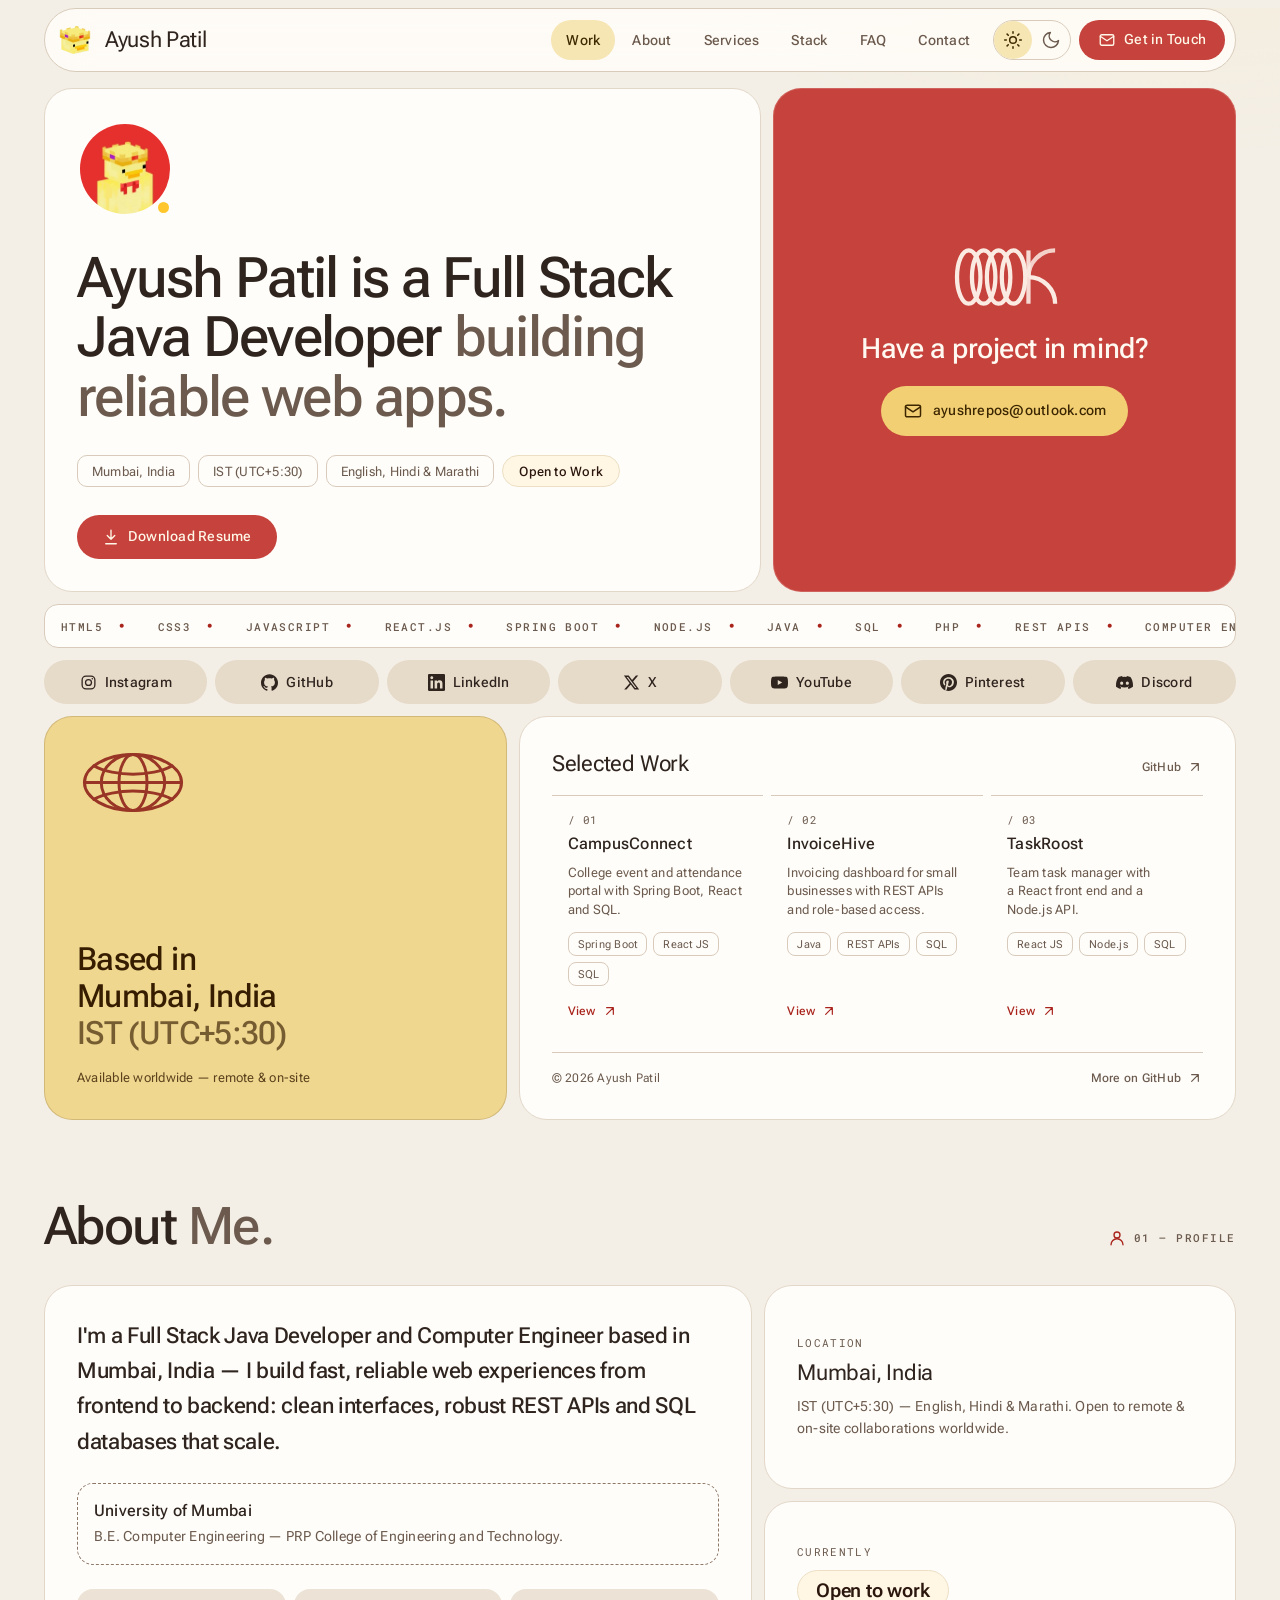
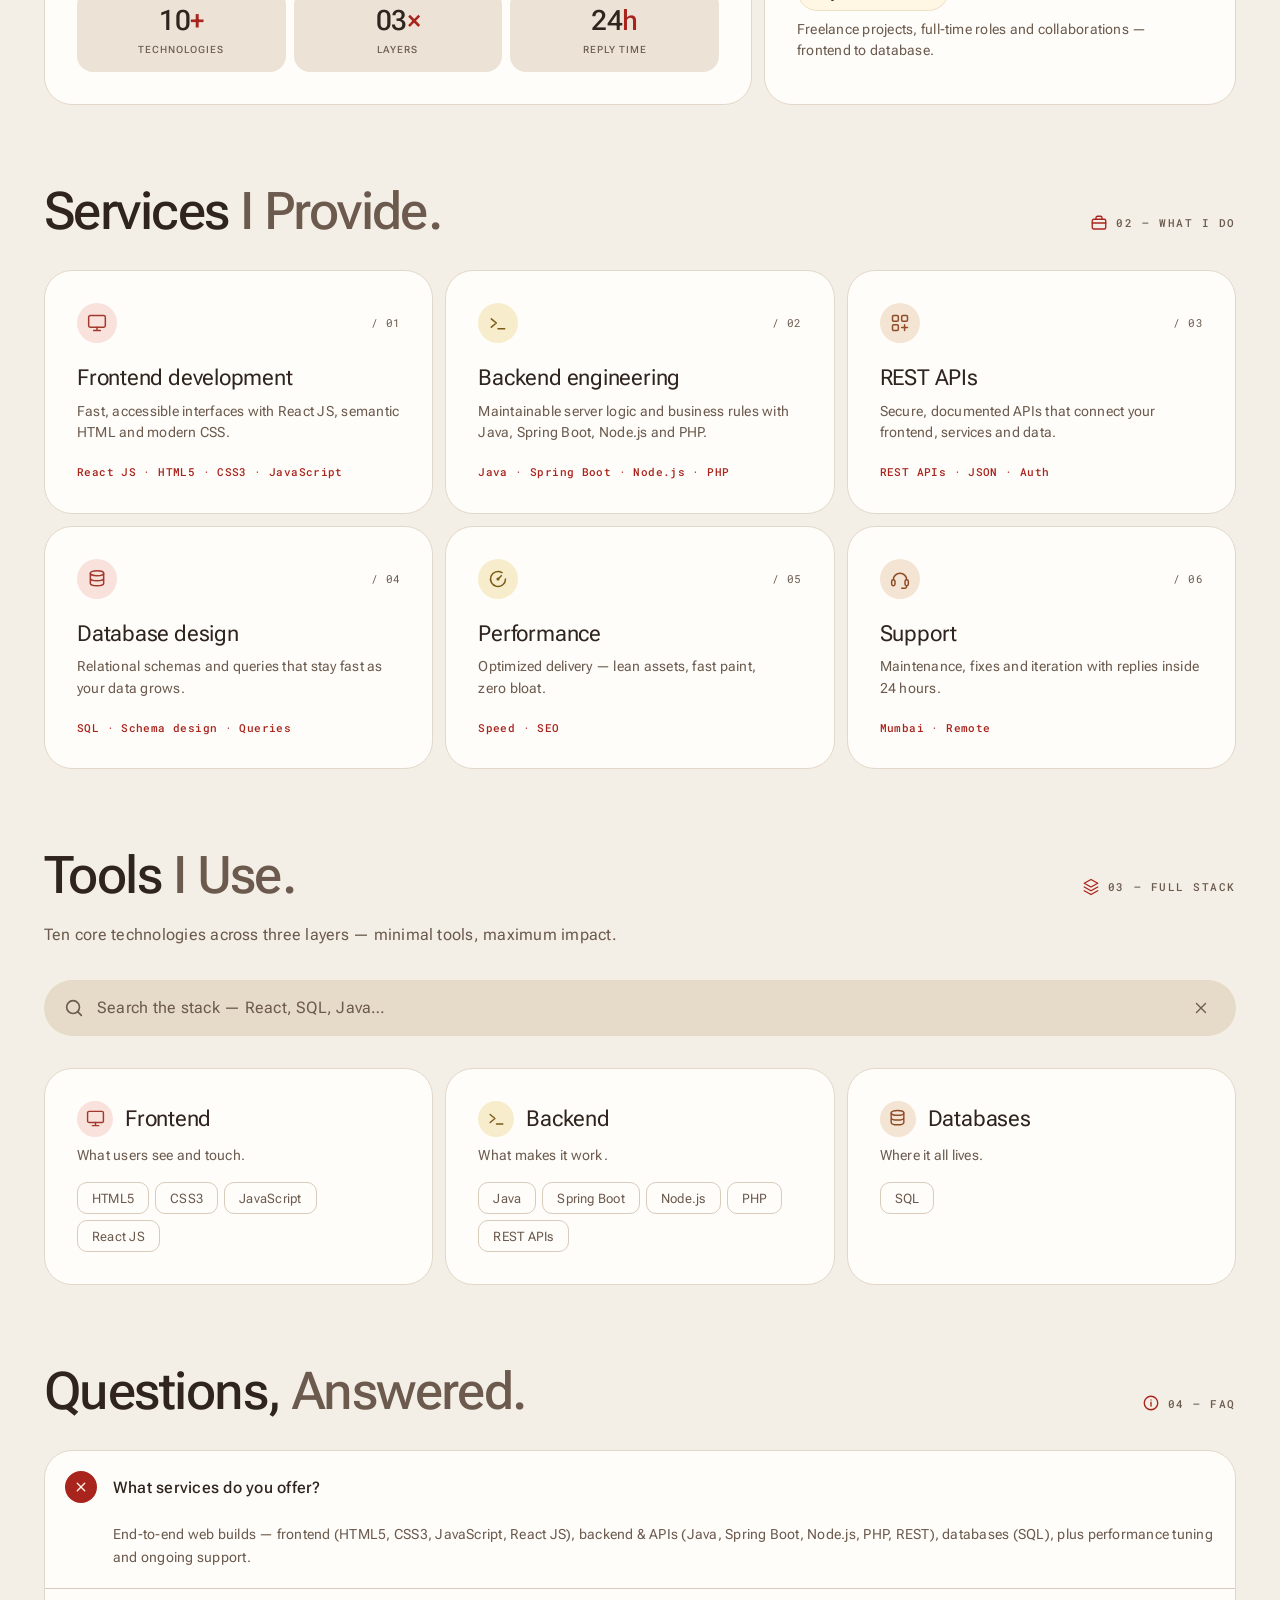
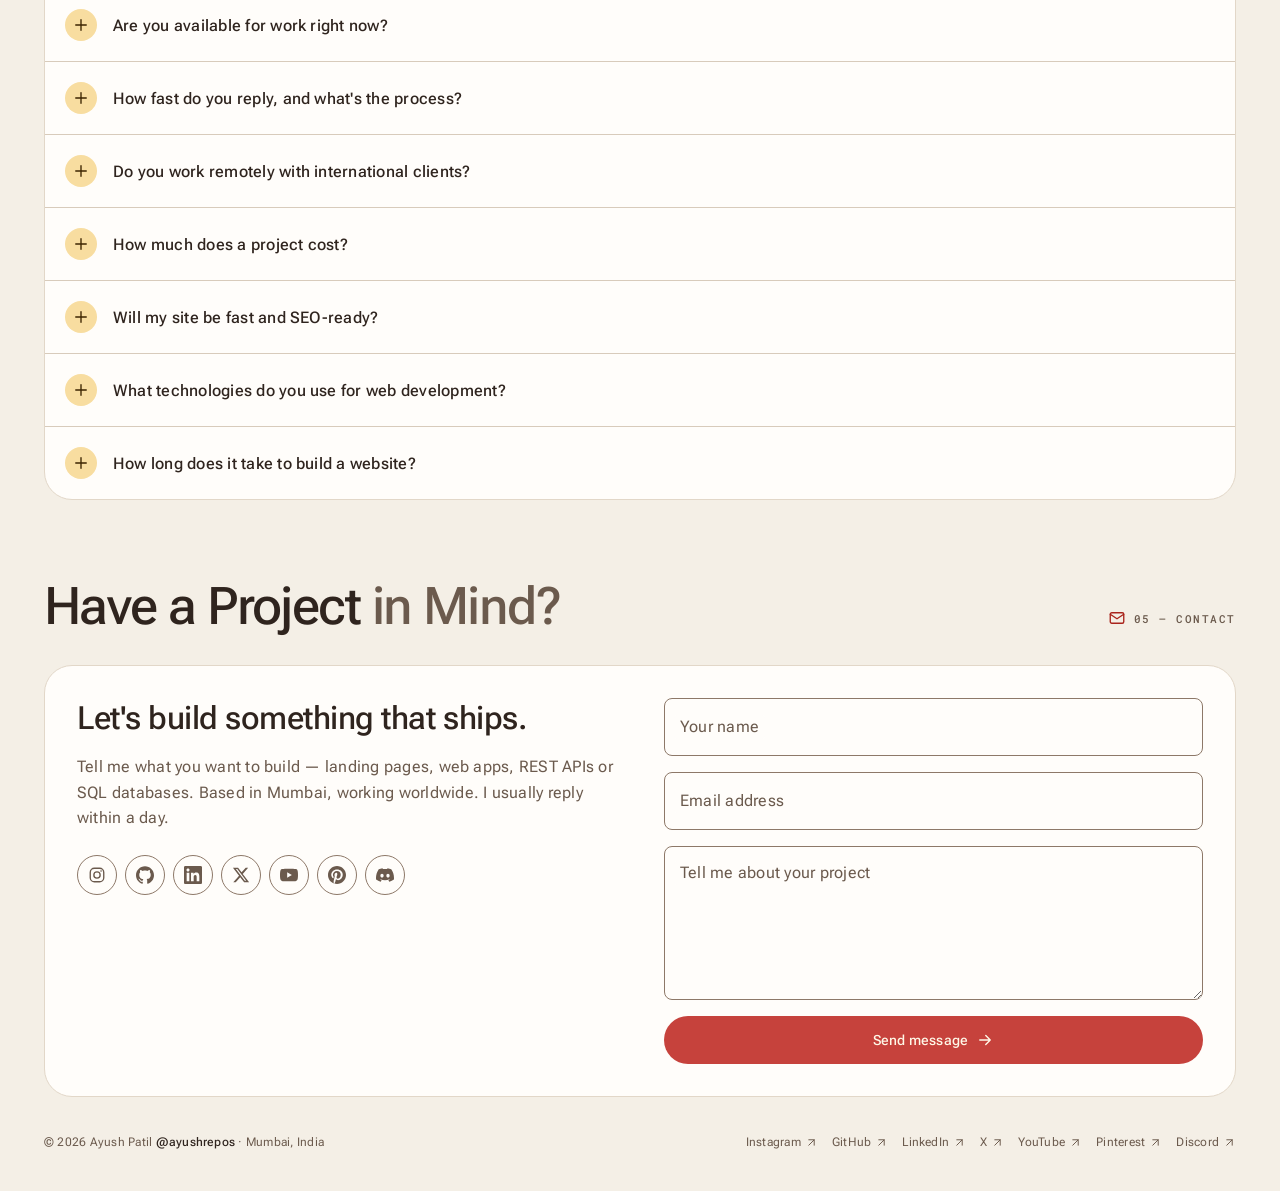
==== commit 3e538bd9: "Drop the availability dot and restyle Open to work as a milky cream pill Removed the dot markup and " ====
--- a/index.html
+++ b/index.html
@@ -314,7 +314,7 @@
                 <li>Mumbai, India</li>
                 <li>IST (UTC+5:30)</li>
                 <li>English, Hindi &amp; Marathi</li>
-                <li class="tag-available"><span class="tag-dot" aria-hidden="true"></span>Open to Work</li>
+                <li class="tag-available">Open to Work</li>
               </ul>
 
               <div class="hero-actions">
@@ -546,7 +546,7 @@
                 </div>
                 <div class="panel about-card reveal" style="--delay: 120ms">
                   <small>Currently</small>
-                  <b class="available-text"><span class="tag-dot" aria-hidden="true"></span>Open to work</b>
+                  <b class="available-text">Open to work</b>
                   <p>Freelance projects, full-time roles and collaborations — frontend to database.</p>
                 </div>
               </div>
--- a/styles.css
+++ b/styles.css
@@ -64,6 +64,9 @@
   --toast-bg: #2f241e;
   --toast-fg: #fff6ea;
   --toast-action: #f3cf74;
+  --avail-bg: #fff6e4;
+  --avail-fg: #2b160e;
+  --avail-border: #ecdfc4;
   --backtop-bg: #f0cf6d;
   --backtop-fg: #2f241e;
   --progress: #a9241c;
@@ -114,6 +117,9 @@
   --toast-bg: #34241d;
   --toast-fg: #f4e8da;
   --toast-action: #e7c675;
+  --avail-bg: #fff3dc;
+  --avail-fg: #2b160e;
+  --avail-border: #e2d3b6;
   --backtop-bg: #e2c06b;
   --backtop-fg: #2a1d12;
   --progress: #c15c52;
@@ -556,13 +562,25 @@
   white-space: nowrap;
 }
 
-.tag-dot {
-  display: inline-block;
-  width: 8px;
-  height: 8px;
-  flex: 0 0 8px;
-  border-radius: 50%;
-  background: var(--brand-red);
+/* Availability badge — milky cream pill */
+.tag-available,
+.about-card .available-text {
+  display: inline-flex;
+  align-items: center;
+  width: fit-content;
+  border: 1px solid var(--avail-border);
+  border-radius: 999px;
+  background: var(--avail-bg);
+  color: var(--avail-fg);
+}
+
+.tag-list .tag-available {
+  height: 32px;
+  padding: 0 16px;
+  border: 1px solid var(--avail-border);
+  border-radius: 999px;
+  color: var(--avail-fg);
+  font-weight: 500;
 }
 
 .tag-row {
@@ -1195,9 +1213,12 @@
 }
 
 .about-card .available-text {
-  display: flex;
-  align-items: center;
-  gap: 9px;
+  margin-top: 10px;
+  padding: 10px 18px;
+  font-size: 1.1875rem;
+  font-weight: 600;
+  line-height: 1;
+  letter-spacing: -0.01em;
 }
 
 .about-card p {
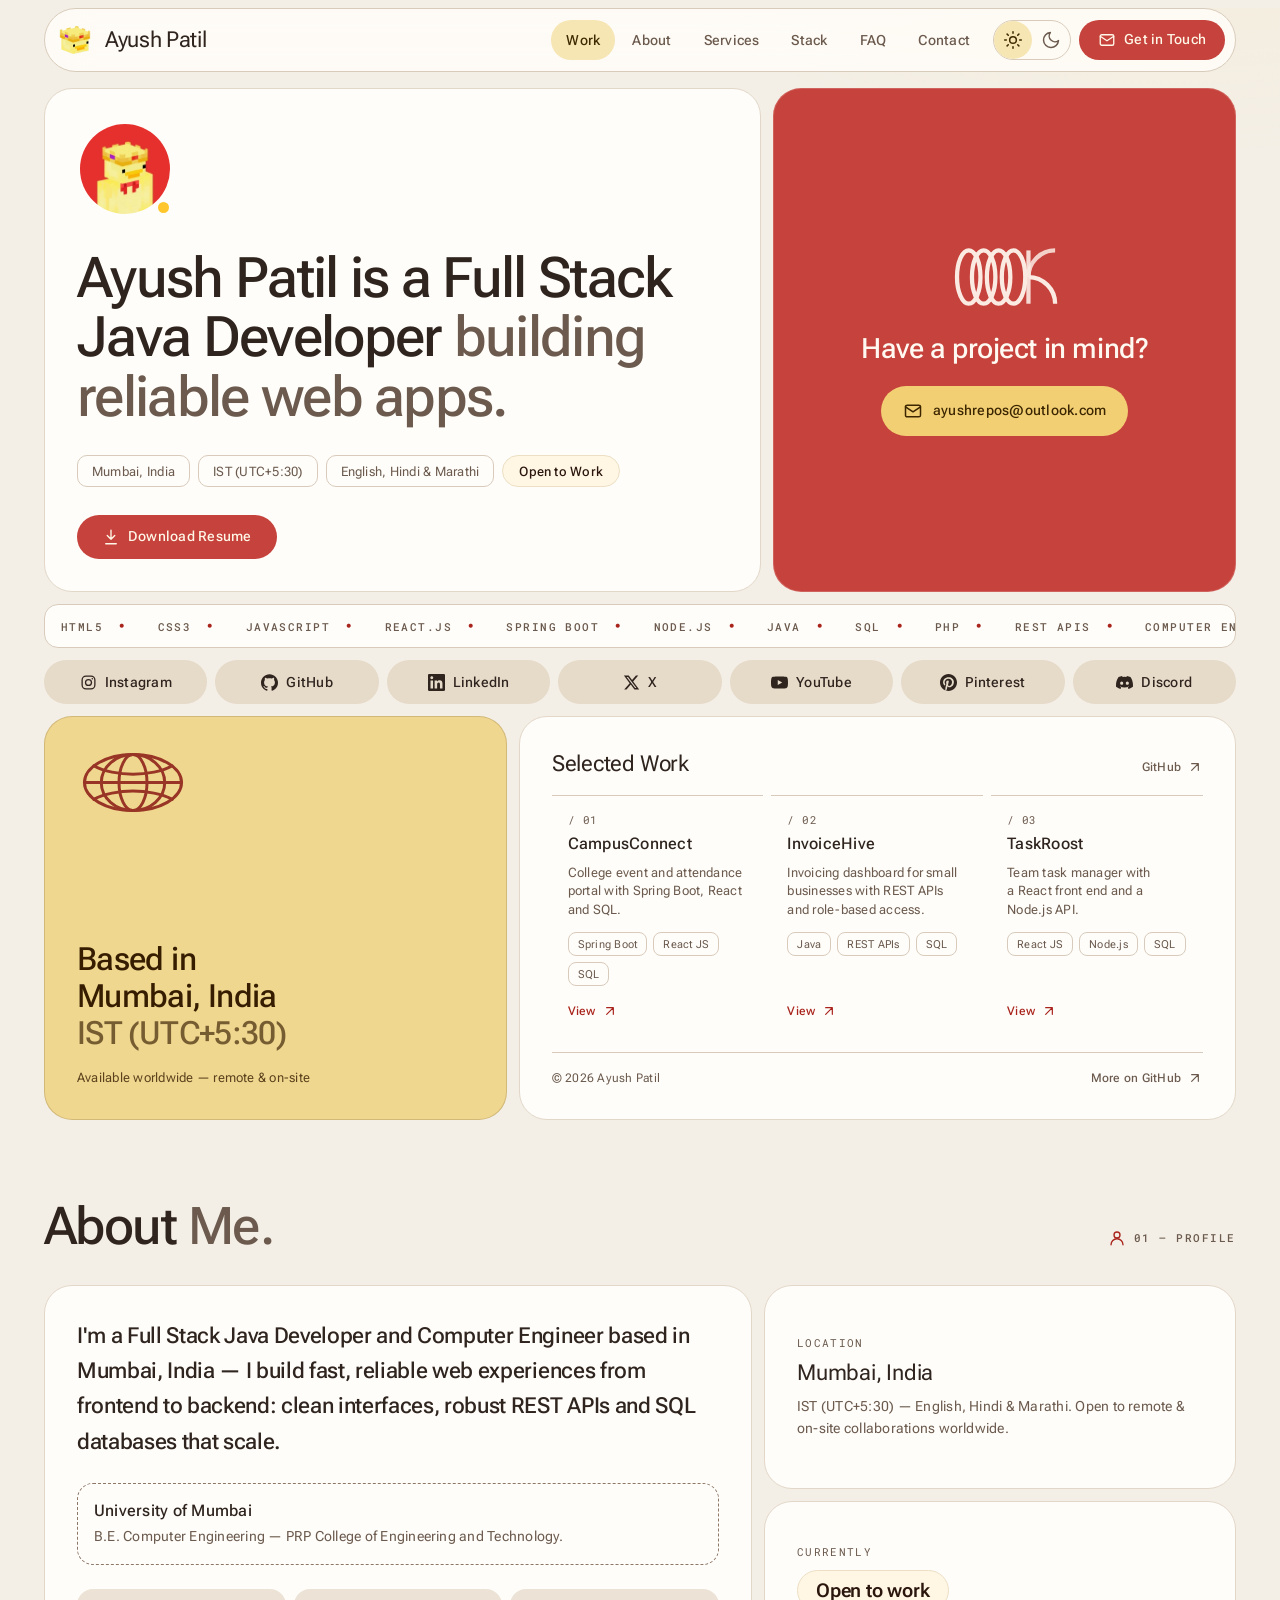
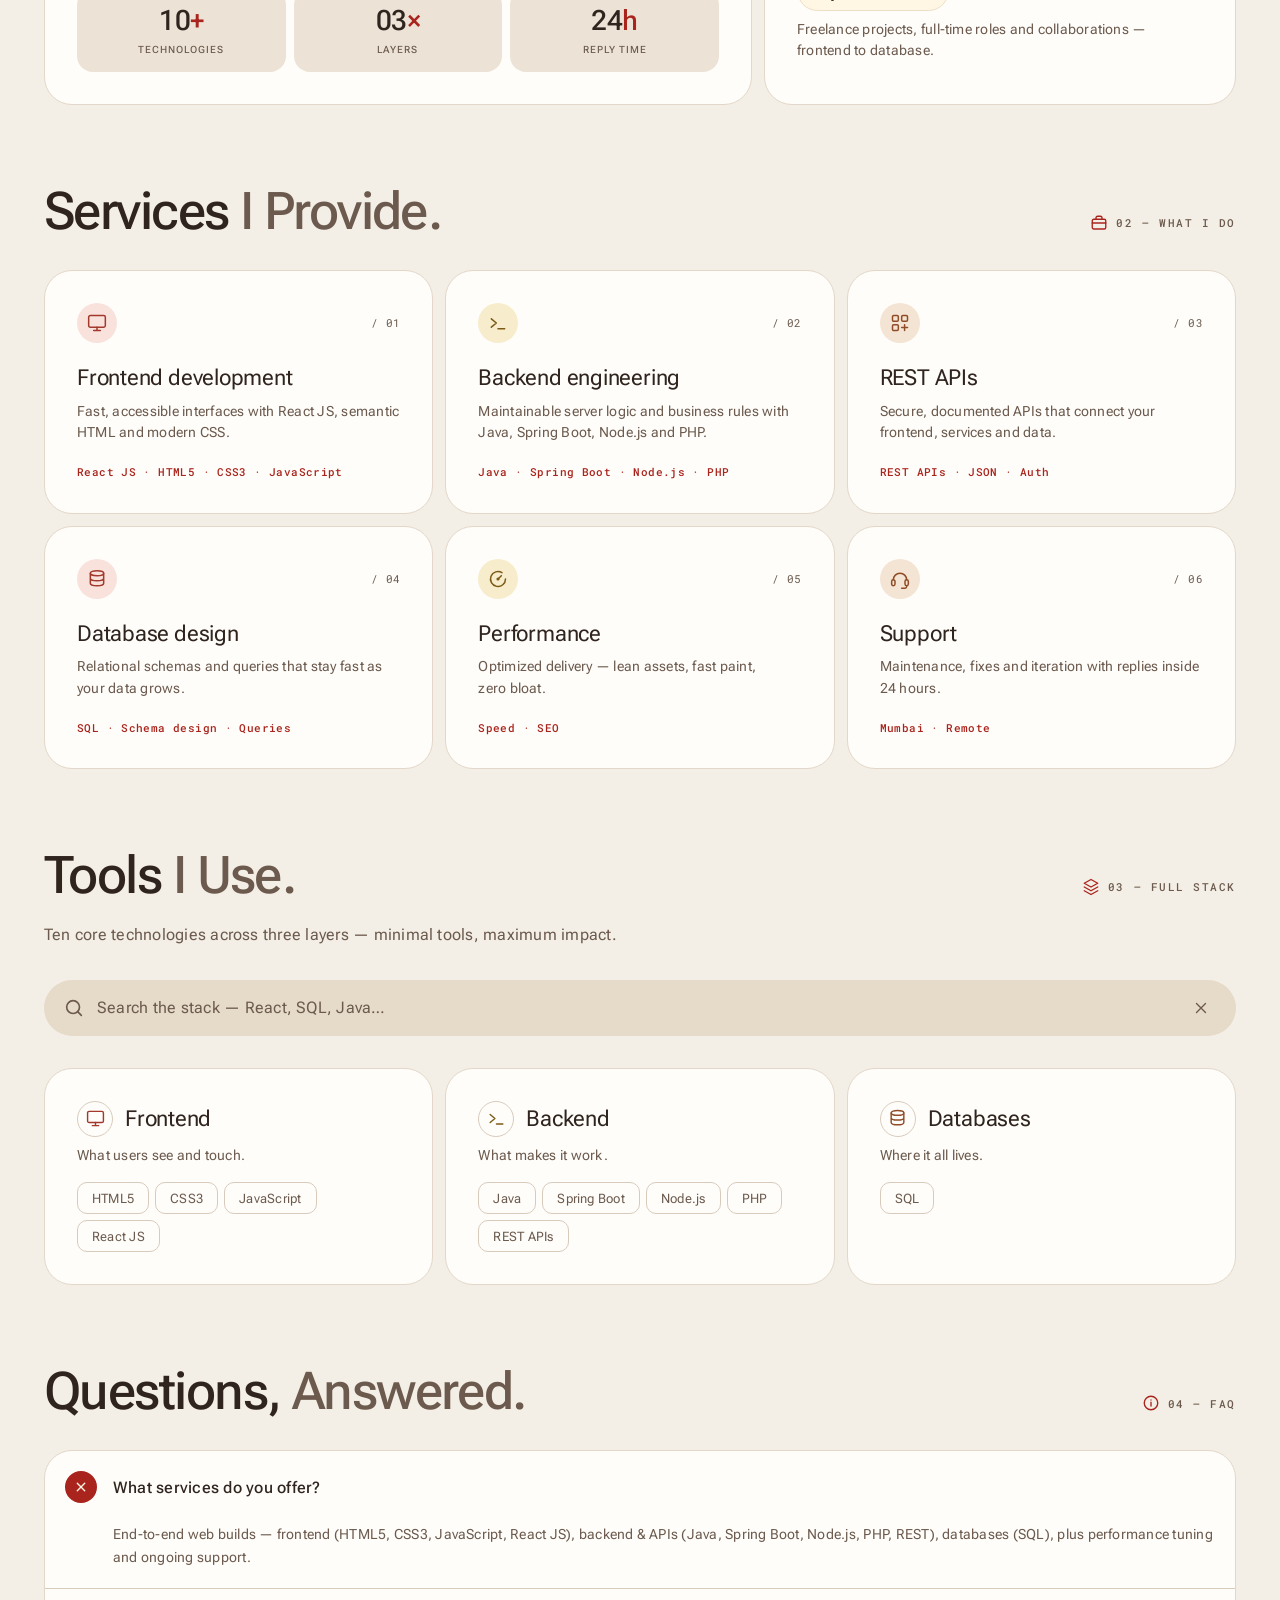
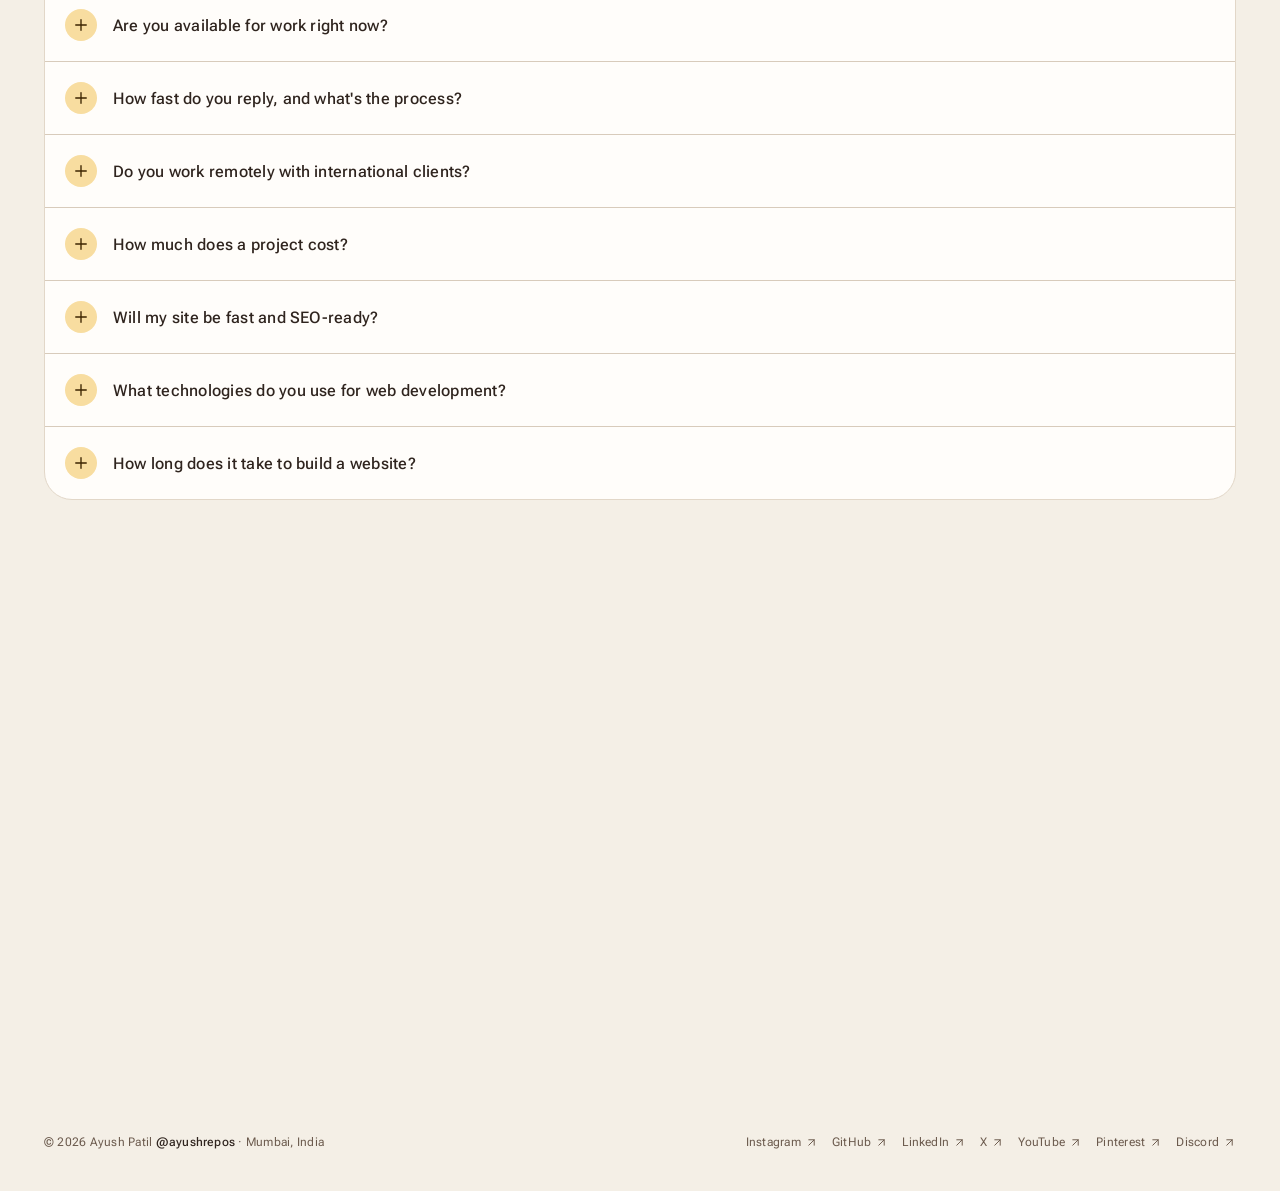
==== commit 999b6d74: "Add Pinterest domain verification meta tag" ====
--- a/index.html
+++ b/index.html
@@ -40,6 +40,8 @@
     <meta name="author" content="Ayush Patil" />
     <meta name="robots" content="index, follow, max-image-preview:large, max-snippet:-1, max-video-preview:-1" />
     <meta name="googlebot" content="index, follow, max-image-preview:large, max-snippet:-1" />
+    <!-- Pinterest domain verification -->
+    <meta name="p:domain_verify" content="3517d00abe2862a2a233bbd5d4dbba33" />
     <meta name="application-name" content="Ayush Patil Portfolio" />
     <meta name="apple-mobile-web-app-title" content="Ayush Patil" />
     <meta name="geo.region" content="IN-MH" />
--- a/styles.css
+++ b/styles.css
@@ -1351,6 +1351,8 @@
 .stack-head .icon-bubble {
   width: 36px;
   height: 36px;
+  background: transparent;
+  border: 1px solid var(--outline-variant);
 }
 
 .stack-head .icon-bubble .icon {
